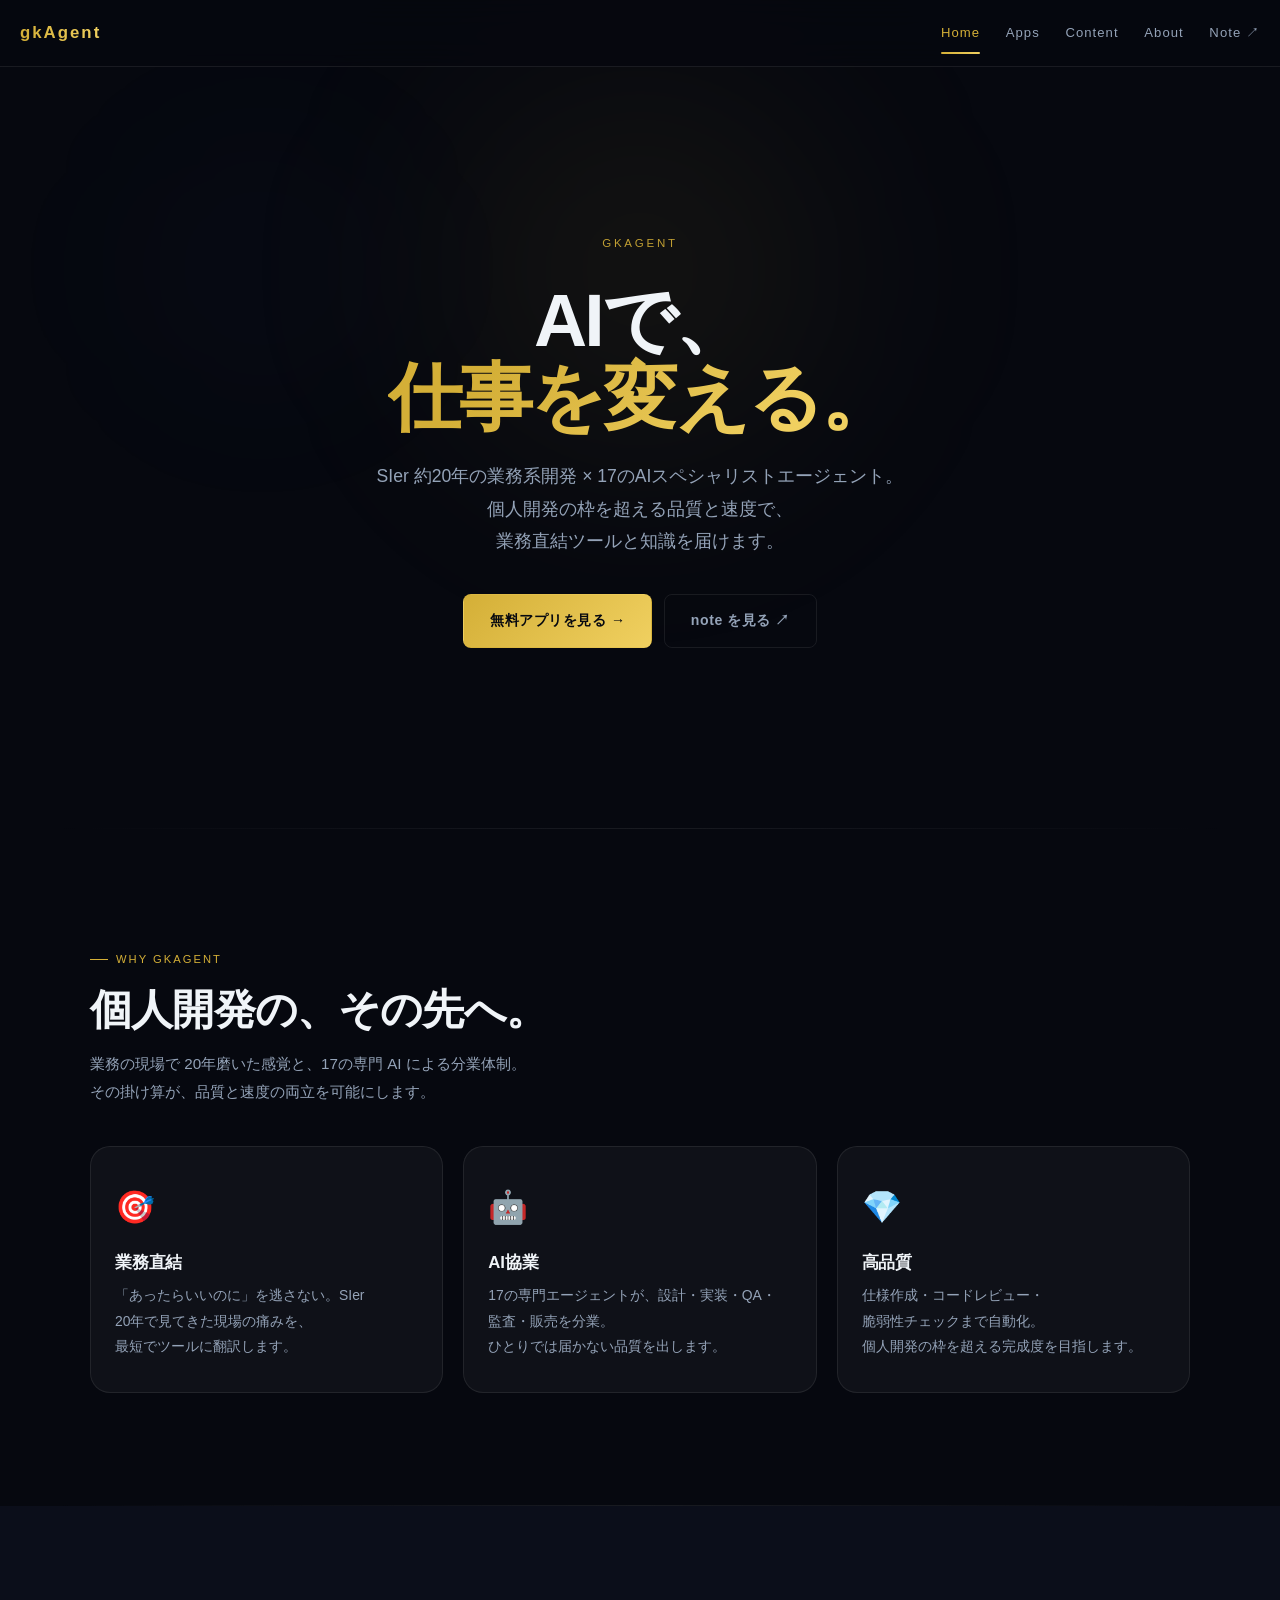
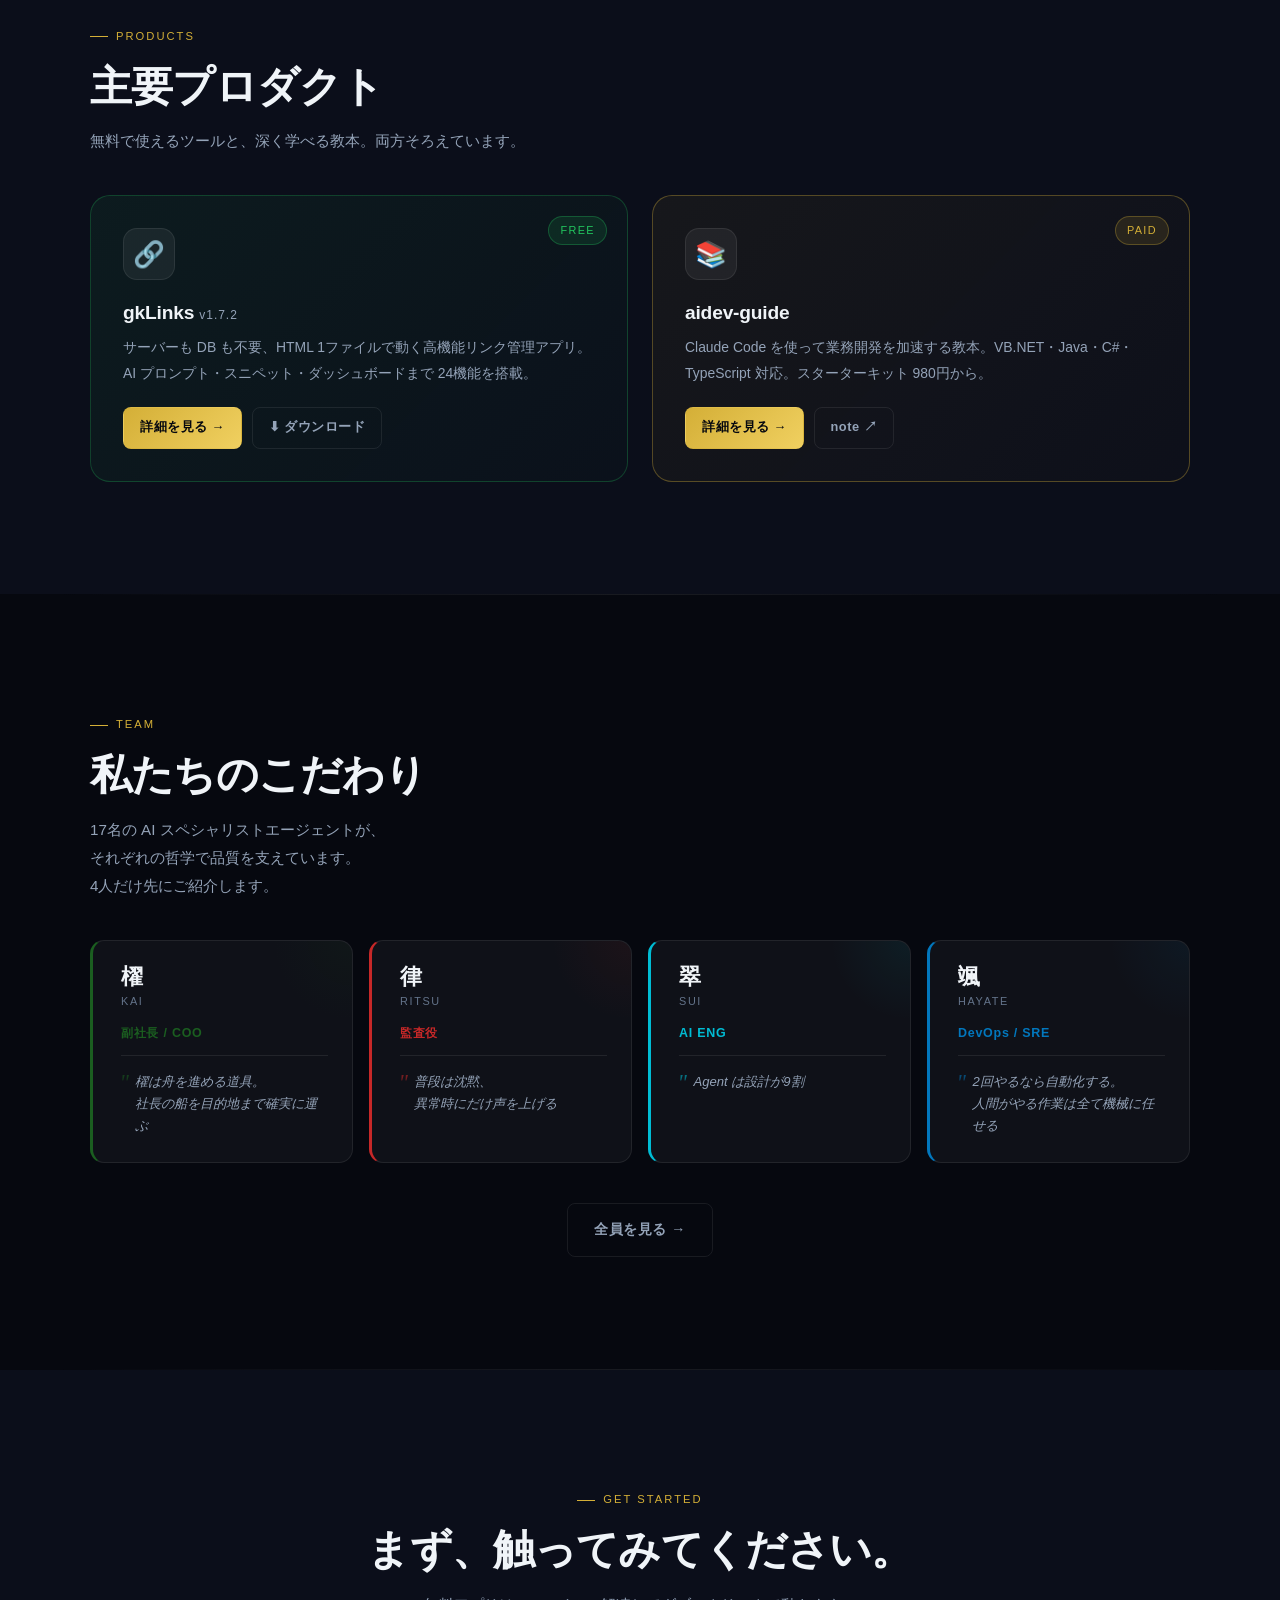
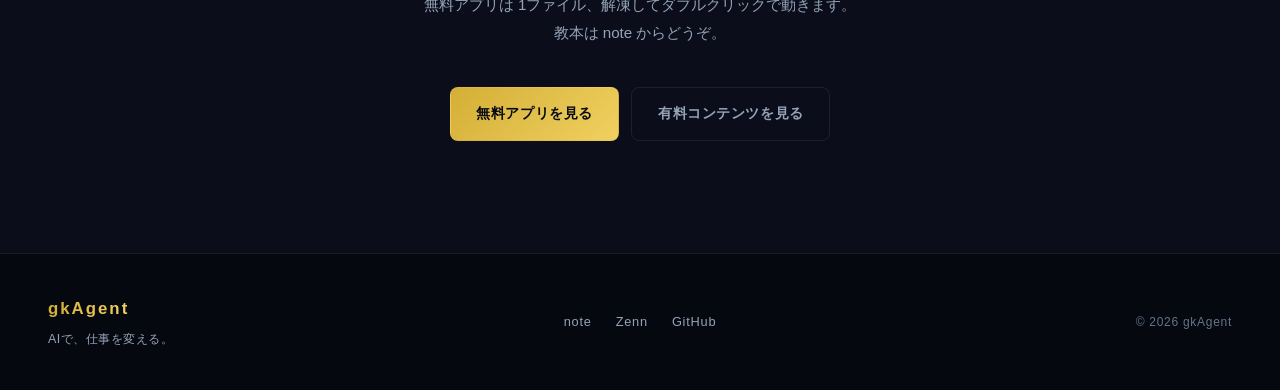
==== index.html @ fe6a5509 "feat: gkLinks v1.7.2 反映（フィードバックボタン視認性修正） - index.html: 製品カード表記 v1.7.1 → v1.7.2、ZIP リンク更新 - apps.html" ====
<!DOCTYPE html>
<html lang="ja">
<head>
  <meta charset="UTF-8">
  <meta name="viewport" content="width=device-width, initial-scale=1, viewport-fit=cover">
  <meta name="theme-color" content="#06080f">
  <title>gkAgent — AIで、仕事を変える。</title>
  <meta name="description" content="SIer 約20年の業務系開発 × 17のAIスペシャリストエージェント。業務直結ツールと教本を、個人開発の枠を超えて。">
  <meta property="og:type"        content="website">
  <meta property="og:title"       content="gkAgent — AIで、仕事を変える。">
  <meta property="og:description" content="SIer 約20年の業務系開発 × 17のAIスペシャリストエージェント。業務直結ツールと教本を、個人開発の枠を超えて。">
  <meta property="og:site_name"   content="gkAgent">
  <meta property="og:url"         content="https://gkagent.jp/">
  <meta name="twitter:card"       content="summary_large_image">
  <link rel="canonical" href="https://gkagent.jp/">
  <link rel="stylesheet" href="css/base.css">
  <style>
    /* page-specific tweaks */
    #hero-home {
      min-height: 92vh;
      display: flex;
      align-items: center;
      justify-content: center;
      text-align: center;
      padding-top: calc(7rem + env(safe-area-inset-top));
      padding-bottom: 4rem;
      position: relative;
      overflow: hidden;
    }
    #hero-home .hero-inner {
      position: relative;
      z-index: 2;
      max-width: 760px;
      padding: 0 1.25rem;
    }
    #hero-home h1 {
      font-size: clamp(2.4rem, 8vw, 4.6rem);
      font-weight: 900;
      line-height: 1.05;
      letter-spacing: -.04em;
      margin-bottom: 1.5rem;
    }
    #hero-home .sub {
      font-size: clamp(.95rem, 2.4vw, 1.1rem);
      color: var(--muted2);
      line-height: 1.85;
      max-width: 560px;
      margin: 0 auto 2.25rem;
    }
    .brand-eyebrow {
      font-size: .72rem;
      letter-spacing: .24em;
      color: var(--gold);
      text-transform: uppercase;
      margin-bottom: 1.75rem;
      opacity: .9;
      display: inline-block;
    }
  </style>
</head>
<body>
<div id="loader"><div class="loader-logo">gkAgent</div></div>
<canvas id="neural-bg"></canvas>
<div class="glow-orb glow-gold-lg"></div>
<div class="glow-orb glow-blue-sm"></div>

<header class="site-nav">
  <a href="/" class="nav-logo">gkAgent</a>
  <nav class="nav-links" id="navLinks" aria-label="メインナビゲーション">
    <a href="/" class="nav-link active">Home</a>
    <a href="/apps.html" class="nav-link">Apps</a>
    <a href="/content.html" class="nav-link">Content</a>
    <a href="/about.html" class="nav-link">About</a>
    <a href="https://note.com/gkagent" class="nav-link" target="_blank" rel="noopener">Note ↗</a>
  </nav>
  <button class="nav-toggle" aria-label="メニューを開閉" aria-expanded="false" id="navToggle">
    <span></span><span></span><span></span>
  </button>
</header>

<!-- ───── HERO ───── -->
<section id="hero-home">
  <div class="hero-inner">
    <span class="brand-eyebrow">gkAgent</span>
    <h1>
      <span>AIで、</span><br>
      <span class="h1-gold">仕事を変える。</span>
    </h1>
    <p class="sub">
      SIer 約20年の業務系開発 × 17のAIスペシャリストエージェント。<br>
      個人開発の枠を超える品質と速度で、業務直結ツールと知識を届けます。
    </p>
    <div class="cta-group">
      <a class="btn btn-gold" href="/apps.html">無料アプリを見る →</a>
      <a class="btn btn-ghost" href="https://note.com/gkagent" target="_blank" rel="noopener">note を見る ↗</a>
    </div>
  </div>
</section>

<div class="divider"></div>

<!-- ───── 特徴 ───── -->
<section>
  <div class="inner">
    <div class="s-label reveal">Why gkAgent</div>
    <h2 class="reveal">個人開発の、その先へ。</h2>
    <p class="s-desc reveal">業務の現場で 20年磨いた感覚と、17の専門 AI による分業体制。<br>その掛け算が、品質と速度の両立を可能にします。</p>

    <div class="features">
      <div class="feature reveal">
        <span class="ico" aria-hidden="true">🎯</span>
        <h3>業務直結</h3>
        <p>「あったらいいのに」を逃さない。SIer 20年で見てきた現場の痛みを、最短でツールに翻訳します。</p>
      </div>
      <div class="feature reveal">
        <span class="ico" aria-hidden="true">🤖</span>
        <h3>AI協業</h3>
        <p>17の専門エージェントが、設計・実装・QA・監査・販売を分業。ひとりでは届かない品質を出します。</p>
      </div>
      <div class="feature reveal">
        <span class="ico" aria-hidden="true">💎</span>
        <h3>高品質</h3>
        <p>仕様作成・コードレビュー・脆弱性チェックまで自動化。個人開発の枠を超える完成度を目指します。</p>
      </div>
    </div>
  </div>
</section>

<div class="divider"></div>

<!-- ───── 主要プロダクト ───── -->
<section style="background:var(--bg2);">
  <div class="inner">
    <div class="s-label reveal">Products</div>
    <h2 class="reveal">主要プロダクト</h2>
    <p class="s-desc reveal">無料で使えるツールと、深く学べる教本。両方そろえています。</p>

    <div class="product-grid">
      <article class="product-card free reveal">
        <span class="pc-badge free">FREE</span>
        <div class="pc-icon" aria-hidden="true">🔗</div>
        <h3>gkLinks <span style="font-size:.75rem;color:var(--muted2);font-weight:500;letter-spacing:.08em;">v1.7.2</span></h3>
        <p class="pc-desc">サーバーも DB も不要、HTML 1ファイルで動く高機能リンク管理アプリ。AI プロンプト・スニペット・ダッシュボードまで 24機能を搭載。</p>
        <div class="pc-actions">
          <a class="btn btn-gold btn-sm" href="/apps.html">詳細を見る →</a>
          <a class="btn btn-ghost btn-sm" href="https://github.com/gkAgent/gkLinks/releases/latest/download/gkLinks_v1.7.2.zip">⬇ ダウンロード</a>
        </div>
      </article>

      <article class="product-card reveal">
        <span class="pc-badge paid">PAID</span>
        <div class="pc-icon" aria-hidden="true">📚</div>
        <h3>aidev-guide</h3>
        <p class="pc-desc">Claude Code を使って業務開発を加速する教本。VB.NET・Java・C#・TypeScript 対応。スターターキット 980円から。</p>
        <div class="pc-actions">
          <a class="btn btn-gold btn-sm" href="/content.html">詳細を見る →</a>
          <a class="btn btn-ghost btn-sm" href="https://note.com/gkagent" target="_blank" rel="noopener">note ↗</a>
        </div>
      </article>
    </div>
  </div>
</section>

<div class="divider"></div>

<!-- ───── メンバープレビュー ───── -->
<section>
  <div class="inner">
    <div class="s-label reveal">Team</div>
    <h2 class="reveal">私たちのこだわり</h2>
    <p class="s-desc reveal">17名の AI スペシャリストエージェントが、それぞれの哲学で品質を支えています。<br>4人だけ先にご紹介します。</p>

    <div class="member-preview-grid">
      <article class="member reveal" style="--accent:#1B5E20;">
        <div class="member-name">櫂</div>
        <span class="member-name-en">Kai</span>
        <div class="member-role">副社長 / COO</div>
        <p class="member-quote">櫂は舟を進める道具。社長の船を目的地まで確実に運ぶ</p>
      </article>
      <article class="member reveal" style="--accent:#C62828;">
        <div class="member-name">律</div>
        <span class="member-name-en">Ritsu</span>
        <div class="member-role">監査役</div>
        <p class="member-quote">普段は沈黙、異常時にだけ声を上げる</p>
      </article>
      <article class="member reveal" style="--accent:#00BCD4;">
        <div class="member-name">翠</div>
        <span class="member-name-en">Sui</span>
        <div class="member-role">AI ENG</div>
        <p class="member-quote">Agent は設計が9割</p>
      </article>
      <article class="member reveal" style="--accent:#0277BD;">
        <div class="member-name">颯</div>
        <span class="member-name-en">Hayate</span>
        <div class="member-role">DevOps / SRE</div>
        <p class="member-quote">2回やるなら自動化する。人間がやる作業は全て機械に任せる</p>
      </article>
    </div>

    <div style="text-align:center; margin-top:2.5rem;" class="reveal">
      <a class="btn btn-ghost" href="/about.html">全員を見る →</a>
    </div>
  </div>
</section>

<div class="divider"></div>

<!-- ───── CTA ───── -->
<section style="background:var(--bg2);">
  <div class="inner" style="text-align:center; max-width:680px;">
    <div class="s-label reveal" style="justify-content:center;">Get Started</div>
    <h2 class="reveal">まず、触ってみてください。</h2>
    <p class="s-desc reveal" style="margin-left:auto; margin-right:auto;">無料アプリは 1ファイル、解凍してダブルクリックで動きます。<br>教本は note からどうぞ。</p>
    <div class="cta-group reveal">
      <a class="btn btn-gold" href="/apps.html">無料アプリを見る</a>
      <a class="btn btn-ghost" href="/content.html">有料コンテンツを見る</a>
    </div>
  </div>
</section>

<!-- ───── Footer ───── -->
<footer class="site-footer">
  <div class="footer-left">
    <a href="/" class="footer-logo">gkAgent</a>
    <p class="footer-tag">AIで、仕事を変える。</p>
  </div>
  <div class="footer-links">
    <a href="https://note.com/gkagent" target="_blank" rel="noopener">note</a>
    <a href="https://zenn.dev/gk3" target="_blank" rel="noopener">Zenn</a>
    <a href="https://github.com/gkAgent" target="_blank" rel="noopener">GitHub</a>
  </div>
  <p class="footer-copy">© <span id="year">2026</span> gkAgent</p>
</footer>

<script src="js/neural.js"></script>
<script src="js/nav.js"></script>
</body>
</html>
---- css/base.css ----
/* base.css — gkAgent shared design tokens & utilities (mobile-first, iOS-ready) */

:root {
  --bg:        #06080f;
  --bg2:       #0b0e1a;
  --surface:   rgba(255,255,255,.04);
  --surface2:  rgba(255,255,255,.06);
  --border:    rgba(255,255,255,.08);
  --border-hi: rgba(212,175,55,.35);
  --gold:      #d4af37;
  --gold2:     #f0d060;
  --blue:      #3b82f6;
  --text:      #f0f4f8;
  --muted:     #64748b;
  --muted2:    #94a3b8;
  --white:     #ffffff;
  --radius-sm: 8px;
  --radius-md: 14px;
  --radius-lg: 20px;
  --nav-h:     64px;
}

*, *::before, *::after {
  box-sizing: border-box;
  margin: 0;
  padding: 0;
  -webkit-tap-highlight-color: transparent;
}

html {
  scroll-behavior: smooth;
  -webkit-text-size-adjust: 100%;
}

body {
  background: var(--bg);
  color: var(--text);
  font-family: 'Hiragino Sans', 'Hiragino Kaku Gothic ProN', 'Noto Sans JP', 'Helvetica Neue', Arial, sans-serif;
  line-height: 1.75;
  -webkit-font-smoothing: antialiased;
  -webkit-overflow-scrolling: touch;
  overflow-x: hidden;
  word-break: keep-all;
  overflow-wrap: anywhere;
}

input, textarea, select { font-size: 16px; } /* Prevent iOS auto-zoom on focus */

img { max-width: 100%; height: auto; display: block; }

/* ─────────────────────────── Background ─────────────────────────── */
canvas#neural-bg, canvas#neural {
  position: fixed;
  top: 0; left: 0;
  width: 100%;
  height: 100%;
  z-index: 0;
  pointer-events: none;
  opacity: .5;
}

.glow-orb {
  position: fixed;
  border-radius: 50%;
  pointer-events: none;
  filter: blur(90px);
  z-index: 0;
}
.glow-gold-lg {
  width: 600px; height: 600px;
  background: radial-gradient(circle, rgba(212,175,55,.09) 0%, transparent 70%);
  top: 30%; left: 50%; transform: translate(-50%, -50%);
}
.glow-blue-sm {
  width: 320px; height: 320px;
  background: radial-gradient(circle, rgba(59,130,246,.05) 0%, transparent 70%);
  top: 12%; left: 8%;
}
.glow-gold-sm {
  width: 380px; height: 380px;
  background: radial-gradient(circle, rgba(212,175,55,.06) 0%, transparent 70%);
  bottom: 10%; right: 6%; top: auto; left: auto;
}

/* ─────────────────────────── Site Nav ─────────────────────────── */
.site-nav {
  position: fixed;
  top: 0; left: 0; right: 0;
  z-index: 200;
  display: flex;
  align-items: center;
  justify-content: space-between;
  padding: 1rem 1.25rem;
  padding-top: max(1rem, env(safe-area-inset-top));
  padding-left:  max(1.25rem, env(safe-area-inset-left));
  padding-right: max(1.25rem, env(safe-area-inset-right));
  background: rgba(6,8,15,.85);
  backdrop-filter: blur(20px);
  -webkit-backdrop-filter: blur(20px);
  border-bottom: 1px solid var(--border);
  min-height: var(--nav-h);
}
.nav-logo {
  font-size: 1.05rem;
  font-weight: 800;
  letter-spacing: .12em;
  text-decoration: none;
  background: linear-gradient(90deg, var(--gold), var(--gold2));
  -webkit-background-clip: text;
  -webkit-text-fill-color: transparent;
  z-index: 210;
}

.nav-links {
  display: flex;
  gap: 1.6rem;
  list-style: none;
  align-items: center;
}
.nav-link {
  color: var(--muted2);
  text-decoration: none;
  font-size: .82rem;
  letter-spacing: .08em;
  font-weight: 500;
  position: relative;
  padding: .35rem 0;
  transition: color .2s;
}
.nav-link:hover { color: var(--gold); }
.nav-link.active { color: var(--gold); }
.nav-link.active::after {
  content: '';
  position: absolute;
  left: 0; right: 0;
  bottom: -.25rem;
  height: 2px;
  background: linear-gradient(90deg, var(--gold), var(--gold2));
  border-radius: 2px;
}

/* Hamburger */
.nav-toggle {
  display: none;
  width: 40px; height: 40px;
  background: transparent;
  border: 1px solid var(--border);
  border-radius: 8px;
  cursor: pointer;
  position: relative;
  z-index: 210;
  padding: 0;
  align-items: center;
  justify-content: center;
}
.nav-toggle span {
  position: absolute;
  left: 10px;
  width: 20px; height: 2px;
  background: var(--gold);
  border-radius: 2px;
  transition: transform .3s, opacity .25s;
}
.nav-toggle span:nth-child(1) { top: 13px; }
.nav-toggle span:nth-child(2) { top: 19px; }
.nav-toggle span:nth-child(3) { top: 25px; }
.nav-toggle.active span:nth-child(1) { transform: translateY(6px) rotate(45deg); }
.nav-toggle.active span:nth-child(2) { opacity: 0; }
.nav-toggle.active span:nth-child(3) { transform: translateY(-6px) rotate(-45deg); }

@media (max-width: 900px) {
  .nav-toggle { display: inline-flex; }
  .nav-links {
    position: fixed;
    top: 0; right: 0; bottom: 0;
    width: 78%;
    max-width: 320px;
    flex-direction: column;
    align-items: flex-start;
    justify-content: flex-start;
    gap: .25rem;
    padding: calc(var(--nav-h) + 2rem) 2rem 2rem;
    padding-top: calc(var(--nav-h) + 2rem + env(safe-area-inset-top));
    padding-right: max(2rem, env(safe-area-inset-right));
    background: rgba(6,8,15,.96);
    backdrop-filter: blur(22px);
    -webkit-backdrop-filter: blur(22px);
    border-left: 1px solid var(--border);
    transform: translateX(105%);
    transition: transform .35s cubic-bezier(.2,.7,.2,1);
    box-shadow: -20px 0 60px rgba(0,0,0,.5);
  }
  .nav-links.open { transform: translateX(0); }
  .nav-link {
    width: 100%;
    padding: 1rem 0;
    font-size: 1rem;
    border-bottom: 1px solid var(--border);
  }
  .nav-link.active::after { display: none; }
  .nav-link.active { border-bottom-color: var(--border-hi); }
}

/* ─────────────────────────── Sections ─────────────────────────── */
section {
  padding: 5rem 1.25rem;
  position: relative;
  z-index: 2;
}
.inner { max-width: 1100px; margin: 0 auto; }

@media (min-width: 768px) {
  section { padding: 6rem 2rem; }
}
@media (min-width: 1024px) {
  section { padding: 7rem 2rem; }
}

/* ─────────────────────────── Headings & Labels ─────────────────────────── */
.s-label {
  display: inline-flex;
  align-items: center;
  gap: .5rem;
  font-size: .7rem;
  letter-spacing: .18em;
  color: var(--gold);
  text-transform: uppercase;
  margin-bottom: .9rem;
}
.s-label::before {
  content: '';
  display: block;
  width: 18px; height: 1px;
  background: var(--gold);
}

h1 {
  font-size: clamp(2.1rem, 7vw, 4rem);
  font-weight: 900;
  letter-spacing: -.03em;
  line-height: 1.12;
  margin-bottom: 1.25rem;
}
h2 {
  font-size: clamp(1.6rem, 4.5vw, 2.6rem);
  font-weight: 800;
  letter-spacing: -.02em;
  line-height: 1.25;
  margin-bottom: .9rem;
}
h3 {
  font-size: clamp(1.1rem, 2.4vw, 1.35rem);
  font-weight: 700;
  letter-spacing: -.01em;
  line-height: 1.4;
}

.h1-gold, .h2-gold {
  background: linear-gradient(135deg, var(--gold) 20%, var(--gold2) 80%);
  -webkit-background-clip: text;
  -webkit-text-fill-color: transparent;
}

.s-desc {
  color: var(--muted2);
  font-size: .95rem;
  max-width: 560px;
  margin-bottom: 2.5rem;
  line-height: 1.85;
}

/* ─────────────────────────── Glass Card ─────────────────────────── */
.glass {
  background: var(--surface);
  border: 1px solid var(--border);
  border-radius: var(--radius-lg);
  backdrop-filter: blur(12px);
  -webkit-backdrop-filter: blur(12px);
  transition: border-color .3s, transform .3s, box-shadow .3s;
}
.glass:hover {
  border-color: var(--border-hi);
  transform: translateY(-4px);
  box-shadow: 0 20px 60px rgba(212,175,55,.07);
}

/* ─────────────────────────── Buttons ─────────────────────────── */
.btn {
  display: inline-flex;
  align-items: center;
  justify-content: center;
  gap: .5rem;
  padding: .85rem 1.6rem;
  border-radius: var(--radius-sm);
  font-size: .88rem;
  font-weight: 600;
  letter-spacing: .04em;
  text-decoration: none;
  transition: transform .2s, opacity .2s, background .2s, border-color .2s, color .2s, box-shadow .2s;
  cursor: pointer;
  border: 1px solid transparent;
  min-height: 44px; /* iOS tappable */
}
.btn-gold {
  background: linear-gradient(135deg, var(--gold), var(--gold2));
  color: #06080f;
}
.btn-gold:hover { opacity: .9; transform: translateY(-2px); box-shadow: 0 8px 30px rgba(212,175,55,.25); }
.btn-ghost {
  background: transparent;
  color: var(--muted2);
  border-color: var(--border);
}
.btn-ghost:hover { border-color: var(--border-hi); color: var(--gold); }
.btn-block { width: 100%; }
.btn-sm { padding: .55rem 1rem; font-size: .8rem; min-height: 38px; }

/* ─────────────────────────── Tags / Pills ─────────────────────────── */
.tag {
  padding: .2rem .7rem;
  border-radius: 999px;
  font-size: .72rem;
  letter-spacing: .05em;
  border: 1px solid var(--border);
  color: var(--muted);
  display: inline-block;
}
.tag-gold  { border-color: rgba(212,175,55,.3); color: var(--gold); }
.tag-blue  { border-color: rgba(59,130,246,.3); color: var(--blue); }
.tag-green { border-color: rgba(34,197,94,.3);  color: #22c55e; }
.tag-row { display: flex; flex-wrap: wrap; gap: .5rem; }

.eyebrow {
  display: inline-flex;
  align-items: center;
  gap: .6rem;
  padding: .4rem 1.1rem;
  border: 1px solid var(--border-hi);
  border-radius: 999px;
  font-size: .68rem;
  letter-spacing: .14em;
  color: var(--gold);
  margin-bottom: 1.5rem;
  background: rgba(212,175,55,.05);
}
.eyebrow-dot {
  width: 6px; height: 6px;
  border-radius: 50%;
  background: var(--gold);
  animation: pulse 2s infinite;
}
.soon-badge {
  display: inline-flex;
  align-items: center;
  gap: .4rem;
  padding: .25rem .8rem;
  border-radius: 999px;
  font-size: .68rem;
  letter-spacing: .1em;
  background: rgba(212,175,55,.08);
  border: 1px solid rgba(212,175,55,.25);
  color: var(--gold);
  margin-bottom: 1rem;
}

@keyframes pulse { 0%,100%{opacity:1} 50%{opacity:.25} }

/* ─────────────────────────── Divider ─────────────────────────── */
.divider {
  height: 1px;
  background: linear-gradient(90deg, transparent, var(--border), transparent);
  position: relative;
  z-index: 2;
  margin: 0 1.25rem;
}
@media (min-width: 768px) {
  .divider { margin: 0 3rem; }
}

/* ─────────────────────────── Reveal animation ─────────────────────────── */
.reveal {
  opacity: 0;
  transform: translateY(24px);
  transition: opacity .65s ease, transform .65s ease;
}
.reveal.visible { opacity: 1; transform: translateY(0); }

@media (prefers-reduced-motion: reduce) {
  .reveal { opacity: 1; transform: none; transition: none; }
  *, *::before, *::after { animation: none !important; transition: none !important; }
}

/* ─────────────────────────── Hero ─────────────────────────── */
.page-hero {
  padding: 7rem 1.25rem 3.5rem;
  padding-top: calc(7rem + env(safe-area-inset-top));
  text-align: center;
  position: relative;
  z-index: 2;
}
@media (min-width: 768px) {
  .page-hero { padding: 8.5rem 2rem 5rem; }
}
.page-hero .eyebrow { margin-bottom: 1.5rem; }
.page-hero p.lead {
  color: var(--muted2);
  font-size: 1rem;
  max-width: 540px;
  margin: 0 auto;
  line-height: 1.85;
}

/* ─────────────────────────── Hero CTA group ─────────────────────────── */
.cta-group {
  display: flex;
  flex-wrap: wrap;
  gap: .75rem;
  justify-content: center;
  margin-top: 2rem;
}

/* ─────────────────────────── Loader ─────────────────────────── */
#loader {
  position: fixed;
  inset: 0;
  background: var(--bg);
  z-index: 9999;
  display: flex;
  align-items: center;
  justify-content: center;
  transition: opacity .5s ease;
}
#loader.hidden { opacity: 0; pointer-events: none; }
.loader-logo {
  font-size: 1.4rem;
  font-weight: 800;
  letter-spacing: .15em;
  background: linear-gradient(90deg, var(--gold), var(--gold2));
  -webkit-background-clip: text;
  -webkit-text-fill-color: transparent;
  animation: shimmer 1.2s ease infinite;
}
@keyframes shimmer {
  0%,100% { opacity: .4; }
  50%      { opacity: 1;  }
}

/* ─────────────────────────── Site Footer ─────────────────────────── */
.site-footer {
  border-top: 1px solid var(--border);
  padding: 2.5rem 1.25rem;
  padding-bottom: max(2.5rem, env(safe-area-inset-bottom));
  padding-left:  max(1.25rem, env(safe-area-inset-left));
  padding-right: max(1.25rem, env(safe-area-inset-right));
  display: grid;
  grid-template-columns: 1fr;
  gap: 2rem;
  color: var(--muted);
  font-size: .8rem;
  letter-spacing: .04em;
  position: relative;
  z-index: 2;
  text-align: center;
}
@media (min-width: 768px) {
  .site-footer {
    grid-template-columns: 1fr auto 1fr;
    align-items: center;
    text-align: left;
    padding: 2.5rem 3rem;
  }
}
.footer-left .footer-logo {
  font-size: 1.05rem;
  font-weight: 800;
  letter-spacing: .12em;
  background: linear-gradient(90deg, var(--gold), var(--gold2));
  -webkit-background-clip: text;
  -webkit-text-fill-color: transparent;
  display: inline-block;
  margin-bottom: .35rem;
}
.footer-tag {
  font-size: .78rem;
  color: var(--muted2);
  letter-spacing: .04em;
}
.footer-links {
  display: flex;
  gap: 1.5rem;
  justify-content: center;
  flex-wrap: wrap;
}
.footer-links a {
  color: var(--muted2);
  text-decoration: none;
  font-size: .8rem;
  letter-spacing: .06em;
  transition: color .2s;
}
.footer-links a:hover { color: var(--gold); }
.footer-copy {
  font-size: .75rem;
  letter-spacing: .06em;
  color: var(--muted);
}
@media (min-width: 768px) {
  .footer-copy { text-align: right; }
}

/* ─────────────────────────── Feature cards (3-up) ─────────────────────────── */
.features {
  display: grid;
  grid-template-columns: 1fr;
  gap: 1.25rem;
}
@media (min-width: 700px) { .features { grid-template-columns: repeat(3, 1fr); } }

.feature {
  padding: 2rem 1.5rem;
  border-radius: var(--radius-lg);
  background: var(--surface);
  border: 1px solid var(--border);
  transition: border-color .3s, transform .3s;
}
.feature:hover { border-color: var(--border-hi); transform: translateY(-4px); }
.feature .ico {
  font-size: 2rem;
  margin-bottom: 1rem;
  display: block;
}
.feature h3 { font-size: 1.05rem; margin-bottom: .5rem; }
.feature p  { font-size: .87rem; color: var(--muted2); line-height: 1.85; }

/* ─────────────────────────── Product preview cards ─────────────────────────── */
.product-grid {
  display: grid;
  grid-template-columns: 1fr;
  gap: 1.5rem;
  margin-top: 1.5rem;
}
@media (min-width: 700px)  { .product-grid { grid-template-columns: repeat(2, 1fr); } }

.product-card {
  position: relative;
  padding: 2rem;
  border-radius: var(--radius-lg);
  background: linear-gradient(135deg, rgba(212,175,55,.06), rgba(212,175,55,.015));
  border: 1px solid var(--border-hi);
  transition: transform .3s, box-shadow .3s, border-color .3s;
  overflow: hidden;
}
.product-card.free {
  background: linear-gradient(135deg, rgba(34,197,94,.07), rgba(34,197,94,.02));
  border-color: rgba(34,197,94,.25);
}
.product-card:hover {
  transform: translateY(-4px);
  box-shadow: 0 20px 60px rgba(212,175,55,.08);
}
.product-card.free:hover { box-shadow: 0 20px 60px rgba(34,197,94,.08); }
.product-card .pc-badge {
  position: absolute;
  top: 1.25rem; right: 1.25rem;
  font-size: .68rem;
  letter-spacing: .12em;
  padding: .25rem .7rem;
  border-radius: 999px;
}
.pc-badge.free  { background: rgba(34,197,94,.12); color:#22c55e; border: 1px solid rgba(34,197,94,.3); }
.pc-badge.paid  { background: rgba(212,175,55,.12); color:var(--gold); border: 1px solid rgba(212,175,55,.3); }
.product-card .pc-icon {
  width: 52px; height: 52px;
  border-radius: 14px;
  background: var(--surface2);
  border: 1px solid var(--border);
  display: flex; align-items: center; justify-content: center;
  font-size: 1.6rem;
  margin-bottom: 1.25rem;
}
.product-card h3 {
  font-size: 1.2rem;
  margin-bottom: .5rem;
}
.product-card .pc-desc {
  font-size: .87rem;
  color: var(--muted2);
  line-height: 1.85;
  margin-bottom: 1.25rem;
}
.product-card .pc-actions {
  display: flex;
  gap: .6rem;
  flex-wrap: wrap;
}

/* ─────────────────────────── Member cards (about page) ─────────────────────────── */
.member-grid {
  display: grid;
  grid-template-columns: 1fr;
  gap: 1rem;
}
@media (min-width: 600px)  { .member-grid { grid-template-columns: repeat(2, 1fr); } }
@media (min-width: 1024px) { .member-grid { grid-template-columns: repeat(3, 1fr); } }
@media (min-width: 1280px) { .member-grid { grid-template-columns: repeat(4, 1fr); } }

.member {
  position: relative;
  padding: 1.5rem 1.5rem 1.5rem 1.75rem;
  border-radius: var(--radius-md);
  background: var(--surface);
  border: 1px solid var(--border);
  border-left: 3px solid var(--accent, var(--gold));
  transition: transform .3s, border-color .3s, box-shadow .3s;
  overflow: hidden;
}
.member:hover {
  transform: translateY(-4px);
  border-color: var(--border-hi);
  border-left-color: var(--accent, var(--gold));
  box-shadow: 0 14px 40px rgba(0,0,0,.35);
}
.member::before {
  content: '';
  position: absolute;
  top: 0; right: 0;
  width: 80px; height: 80px;
  background: radial-gradient(circle at top right, var(--accent, var(--gold)), transparent 70%);
  opacity: .07;
  pointer-events: none;
}
.member-name {
  font-size: 1.4rem;
  font-weight: 800;
  letter-spacing: .02em;
  line-height: 1.1;
  margin-bottom: .15rem;
  color: var(--text);
}
.member-name-en {
  font-size: .68rem;
  letter-spacing: .15em;
  color: var(--muted);
  text-transform: uppercase;
  margin-bottom: .75rem;
  display: block;
}
.member-role {
  font-size: .78rem;
  color: var(--accent, var(--gold));
  letter-spacing: .06em;
  font-weight: 600;
  margin-bottom: .9rem;
  padding-bottom: .65rem;
  border-bottom: 1px solid var(--border);
}
.member-quote {
  font-size: .82rem;
  color: var(--muted2);
  line-height: 1.7;
  font-style: italic;
  position: relative;
  padding-left: .9rem;
}
.member-quote::before {
  content: '"';
  position: absolute;
  left: -.1rem; top: -.4rem;
  font-size: 1.4rem;
  color: var(--accent, var(--gold));
  opacity: .55;
  font-family: Georgia, serif;
}

/* Compact member preview on home */
.member-preview-grid {
  display: grid;
  grid-template-columns: 1fr;
  gap: 1rem;
}
@media (min-width: 600px)  { .member-preview-grid { grid-template-columns: repeat(2, 1fr); } }
@media (min-width: 900px)  { .member-preview-grid { grid-template-columns: repeat(4, 1fr); } }

/* ─────────────────────────── App detail card (apps page) ─────────────────────────── */
.app-detail {
  display: grid;
  grid-template-columns: 1fr;
  gap: 0;
  border-radius: var(--radius-lg);
  background: var(--surface);
  border: 1px solid var(--border-hi);
  overflow: hidden;
  margin-bottom: 2.5rem;
}
@media (min-width: 900px) {
  .app-detail { grid-template-columns: 1.05fr 1fr; }
}
.app-detail-media {
  position: relative;
  background: linear-gradient(135deg, rgba(212,175,55,.06), rgba(59,130,246,.03));
  min-height: 220px;
  display: flex;
  align-items: center;
  justify-content: center;
  padding: 2rem;
  border-bottom: 1px solid var(--border);
}
@media (min-width: 900px) {
  .app-detail-media { border-bottom: none; border-right: 1px solid var(--border); }
}
.app-detail-media .media-icon {
  font-size: 4rem;
  filter: drop-shadow(0 6px 20px rgba(212,175,55,.3));
}
.app-detail-media .media-placeholder {
  text-align: center;
  color: var(--muted);
  font-size: .8rem;
  letter-spacing: .05em;
}
.app-detail-body { padding: 2rem 1.75rem; }
.app-detail-body .badges {
  display: flex;
  gap: .5rem;
  flex-wrap: wrap;
  margin-bottom: .9rem;
}
.app-detail-body h3 {
  font-size: 1.4rem;
  margin-bottom: .5rem;
}
.app-detail-body .desc {
  font-size: .9rem;
  color: var(--muted2);
  line-height: 1.85;
  margin-bottom: 1.25rem;
}
.app-detail-body .features-list {
  list-style: none;
  margin-bottom: 1.5rem;
}
.app-detail-body .features-list li {
  font-size: .82rem;
  color: var(--muted2);
  padding: .25rem 0;
  display: flex;
  align-items: flex-start;
  gap: .5rem;
}
.app-detail-body .features-list li::before {
  content: '✓';
  color: var(--gold);
  flex-shrink: 0;
  font-weight: 700;
}
.app-detail-body .actions {
  display: flex;
  gap: .6rem;
  flex-wrap: wrap;
}

/* ─────────────────────────── Coming soon list (apps) ─────────────────────────── */
.cs-grid {
  display: grid;
  grid-template-columns: 1fr;
  gap: 1rem;
}
@media (min-width: 700px)  { .cs-grid { grid-template-columns: repeat(3, 1fr); } }

.cs-card {
  padding: 1.75rem 1.5rem;
  border-radius: var(--radius-md);
  background: rgba(255,255,255,.02);
  border: 1px dashed rgba(212,175,55,.22);
  text-align: left;
}
.cs-card .ico {
  font-size: 1.8rem;
  margin-bottom: .9rem;
  opacity: .8;
}
.cs-card h4 { font-size: 1rem; margin-bottom: .35rem; }
.cs-card p  { font-size: .8rem; color: var(--muted2); line-height: 1.75; }

/* ─────────────────────────── Pricing (content page) ─────────────────────────── */
.pricing-grid {
  display: grid;
  grid-template-columns: 1fr;
  gap: 1.25rem;
}
@media (min-width: 768px)  { .pricing-grid { grid-template-columns: repeat(2, 1fr); } }
@media (min-width: 1024px) { .pricing-grid { grid-template-columns: repeat(3, 1fr); } }

.price-card {
  padding: 2rem 1.5rem;
  border-radius: var(--radius-lg);
  text-align: center;
  border: 1px solid var(--border);
  background: var(--surface);
  position: relative;
  transition: transform .3s, border-color .3s, box-shadow .3s;
}
.price-card:hover {
  transform: translateY(-4px);
  border-color: var(--border-hi);
  box-shadow: 0 20px 60px rgba(212,175,55,.08);
}
.price-card.featured {
  border-color: var(--border-hi);
  background: linear-gradient(135deg, rgba(212,175,55,.07), rgba(212,175,55,.02));
}
.plan-badge {
  position: absolute;
  top: -1px; left: 50%;
  transform: translateX(-50%);
  background: linear-gradient(90deg, var(--gold), var(--gold2));
  color: #06080f;
  font-size: .68rem;
  font-weight: 700;
  letter-spacing: .1em;
  padding: .3rem 1rem;
  border-radius: 0 0 8px 8px;
}
.plan-name {
  font-size: .8rem;
  letter-spacing: .14em;
  color: var(--muted2);
  margin-bottom: .9rem;
  text-transform: uppercase;
}
.plan-price {
  font-size: 2.2rem;
  font-weight: 900;
  line-height: 1;
  margin-bottom: .35rem;
}
.plan-price.gold {
  background: linear-gradient(135deg, var(--gold), var(--gold2));
  -webkit-background-clip: text;
  -webkit-text-fill-color: transparent;
}
.plan-unit {
  font-size: .75rem;
  color: var(--muted);
  margin-bottom: 1.5rem;
}
.plan-features {
  list-style: none;
  text-align: left;
  margin-bottom: 1.5rem;
}
.plan-features li {
  font-size: .82rem;
  color: var(--muted2);
  padding: .4rem 0;
  display: flex;
  align-items: flex-start;
  gap: .5rem;
  border-bottom: 1px solid var(--border);
}
.plan-features li::before {
  content: '✓';
  color: var(--gold);
  flex-shrink: 0;
  font-weight: 700;
}

/* ─────────────────────────── About: how-we-work ─────────────────────────── */
.howwework {
  display: grid;
  grid-template-columns: 1fr;
  gap: 1.25rem;
  margin-top: 1.5rem;
}
@media (min-width: 768px) { .howwework { grid-template-columns: repeat(3, 1fr); } }

.hww-item {
  padding: 1.75rem 1.5rem;
  border-radius: var(--radius-md);
  background: var(--surface);
  border: 1px solid var(--border);
}
.hww-item .num {
  font-size: 2.1rem;
  font-weight: 900;
  background: linear-gradient(135deg, var(--gold), var(--gold2));
  -webkit-background-clip: text;
  -webkit-text-fill-color: transparent;
  line-height: 1;
  margin-bottom: .6rem;
  letter-spacing: -.04em;
}
.hww-item h4 { font-size: 1rem; margin-bottom: .5rem; }
.hww-item p  { font-size: .82rem; color: var(--muted2); line-height: 1.85; }

/* ─────────────────────────── Stats grid (content page hero stats) ─────────────────────────── */
.stat-grid {
  display: grid;
  grid-template-columns: repeat(2, 1fr);
  gap: .9rem;
  margin-top: 1.5rem;
}
@media (min-width: 700px) { .stat-grid { grid-template-columns: repeat(4, 1fr); } }

.stat-box {
  padding: 1.1rem 1rem;
  background: rgba(0,0,0,.3);
  border: 1px solid var(--border);
  border-radius: var(--radius-md);
  text-align: center;
}
.stat-num {
  font-size: 1.55rem;
  font-weight: 800;
  background: linear-gradient(135deg, var(--gold), var(--gold2));
  -webkit-background-clip: text;
  -webkit-text-fill-color: transparent;
  line-height: 1;
  margin-bottom: .3rem;
}
.stat-lbl {
  font-size: .72rem;
  color: var(--muted2);
  letter-spacing: .04em;
}
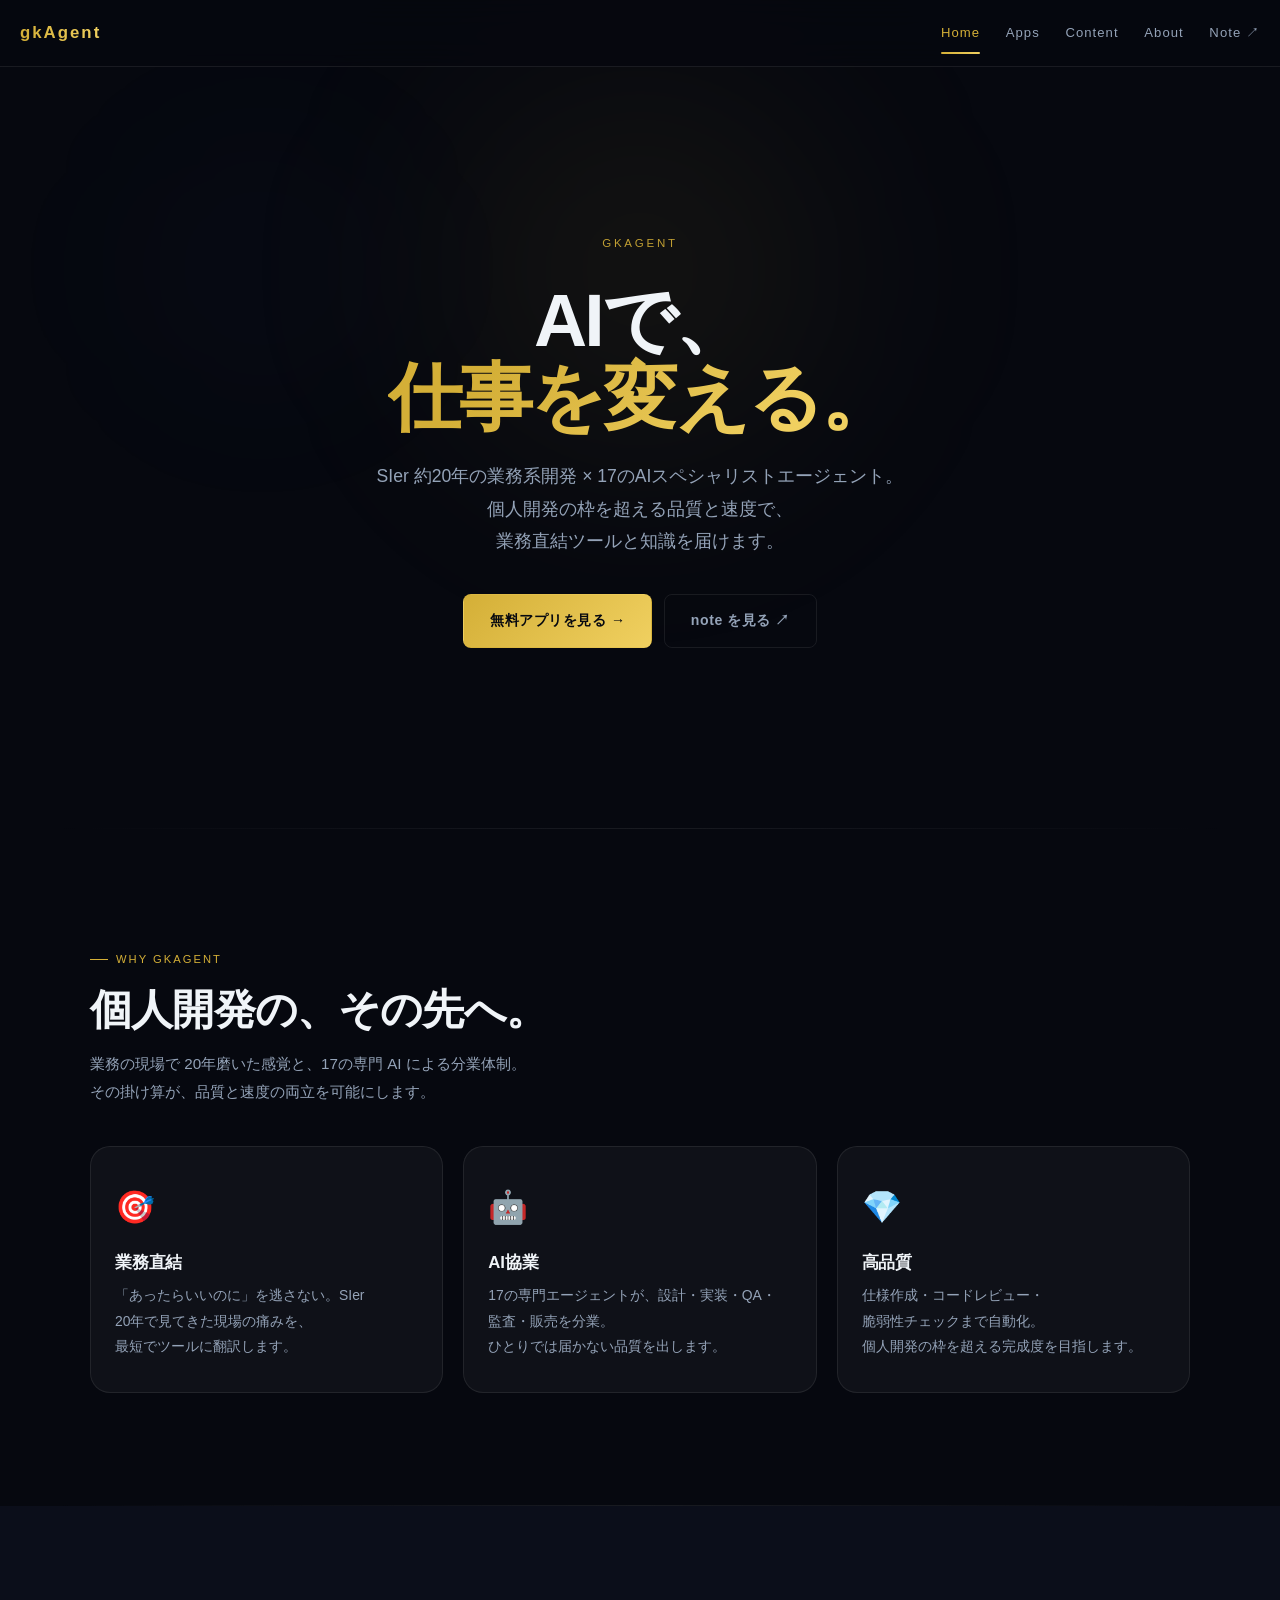
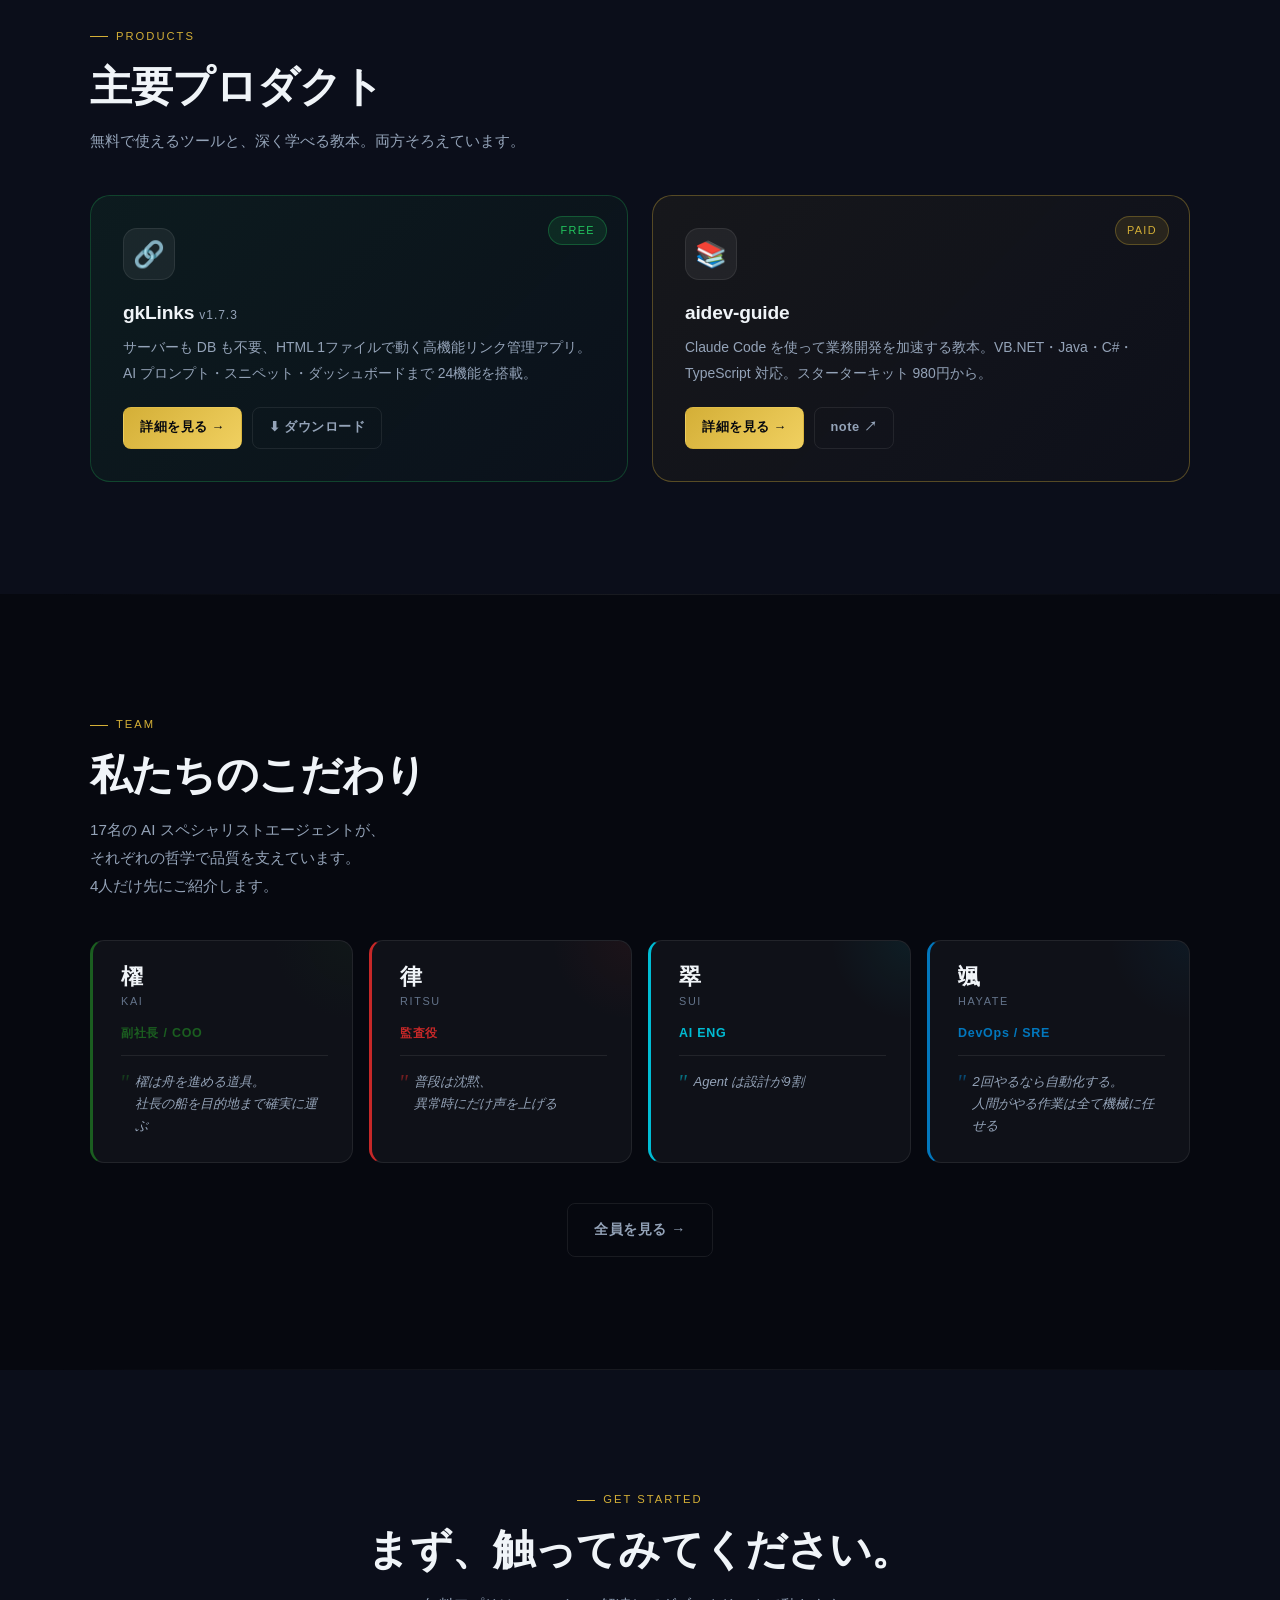
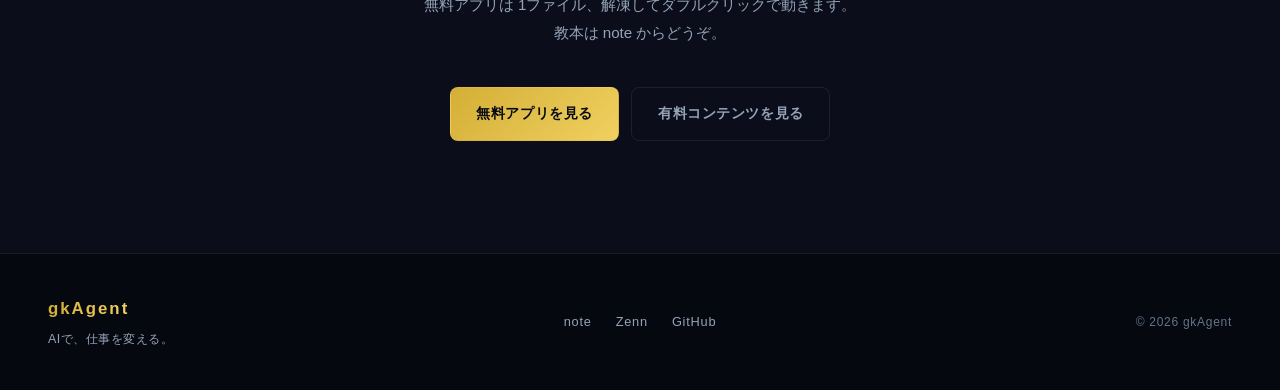
==== commit d02dbfc0: "feat: gkLinks v1.7.3 リリース反映 (apps/index バージョン更新 + ZIP/HTML 同梱) - apps.html: タグ・ダウンロードリンクを v1.7.2 → v" ====
--- a/index.html
+++ b/index.html
@@ -139,11 +139,11 @@
       <article class="product-card free reveal">
         <span class="pc-badge free">FREE</span>
         <div class="pc-icon" aria-hidden="true">🔗</div>
-        <h3>gkLinks <span style="font-size:.75rem;color:var(--muted2);font-weight:500;letter-spacing:.08em;">v1.7.2</span></h3>
+        <h3>gkLinks <span style="font-size:.75rem;color:var(--muted2);font-weight:500;letter-spacing:.08em;">v1.7.3</span></h3>
         <p class="pc-desc">サーバーも DB も不要、HTML 1ファイルで動く高機能リンク管理アプリ。AI プロンプト・スニペット・ダッシュボードまで 24機能を搭載。</p>
         <div class="pc-actions">
           <a class="btn btn-gold btn-sm" href="/apps.html">詳細を見る →</a>
-          <a class="btn btn-ghost btn-sm" href="https://github.com/gkAgent/gkLinks/releases/latest/download/gkLinks_v1.7.2.zip">⬇ ダウンロード</a>
+          <a class="btn btn-ghost btn-sm" href="https://github.com/gkAgent/gkLinks/releases/latest/download/gkLinks_v1.7.3.zip">⬇ ダウンロード</a>
         </div>
       </article>
 
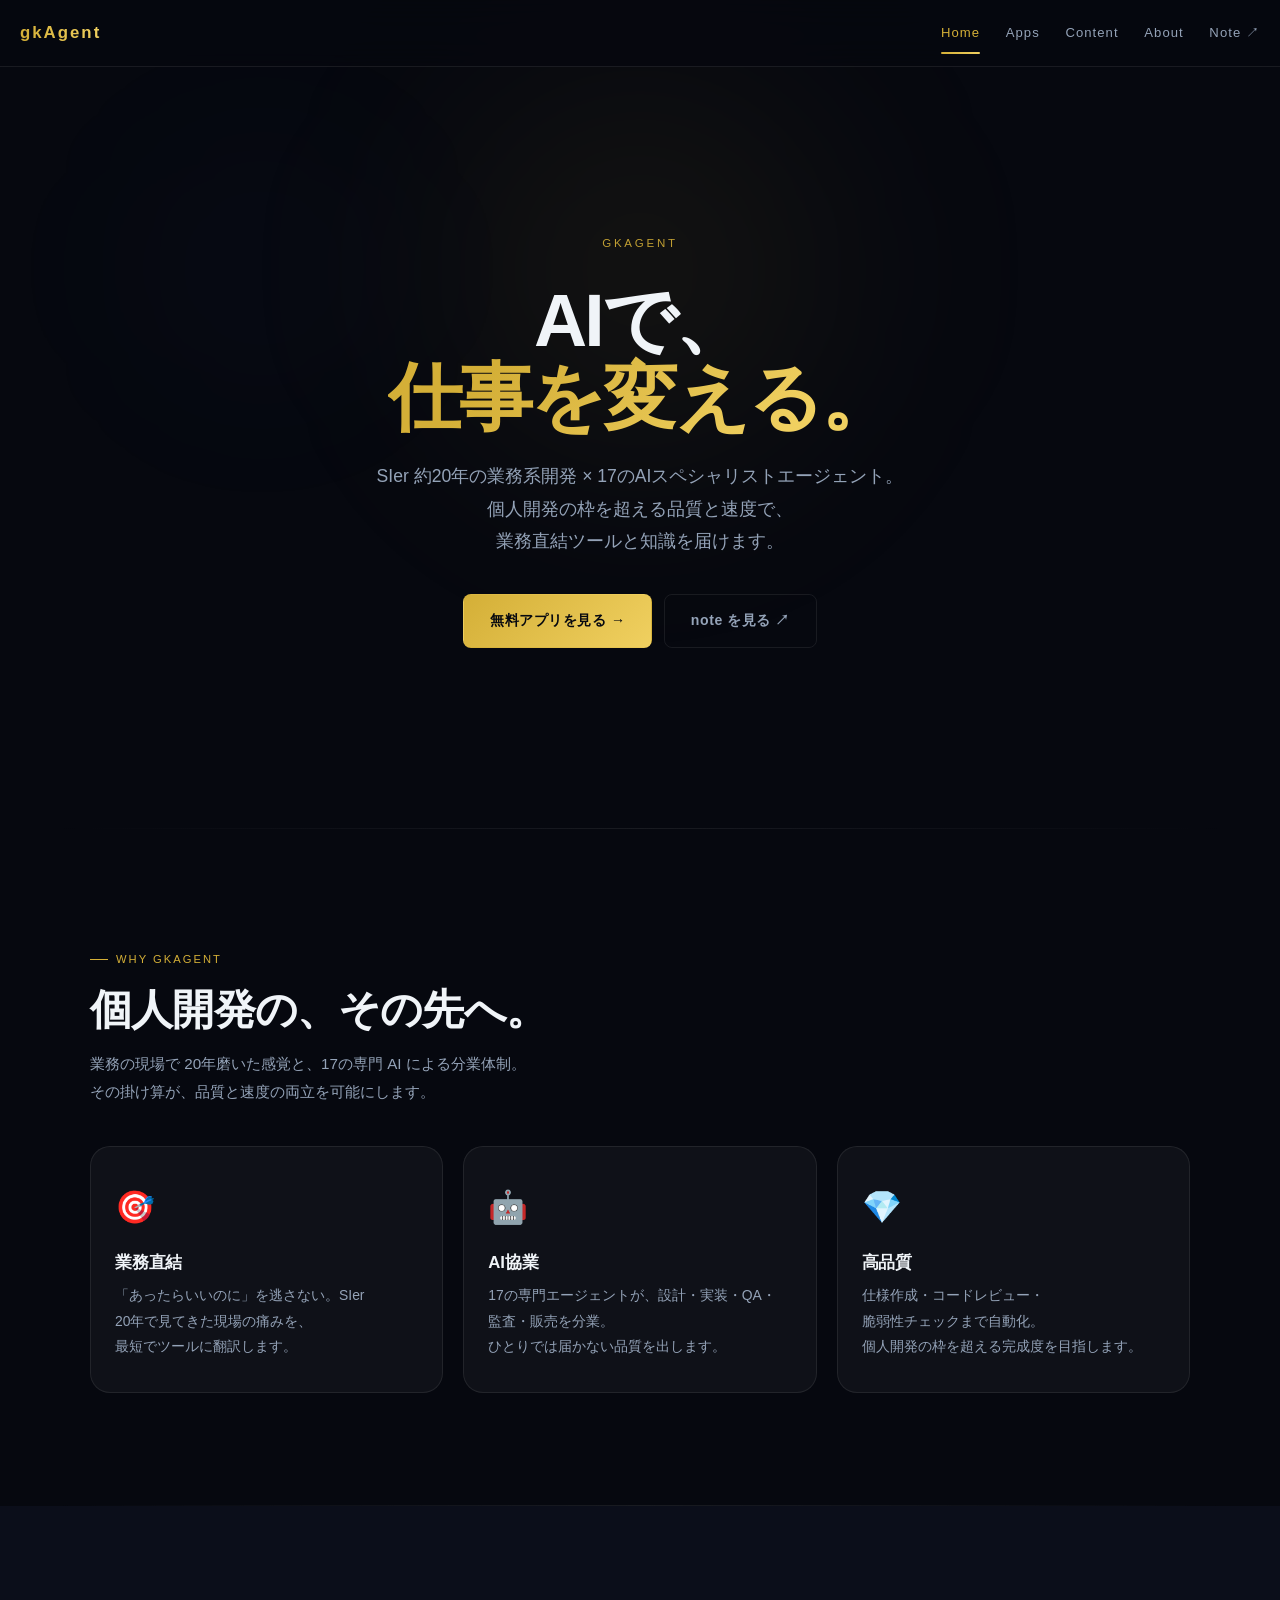
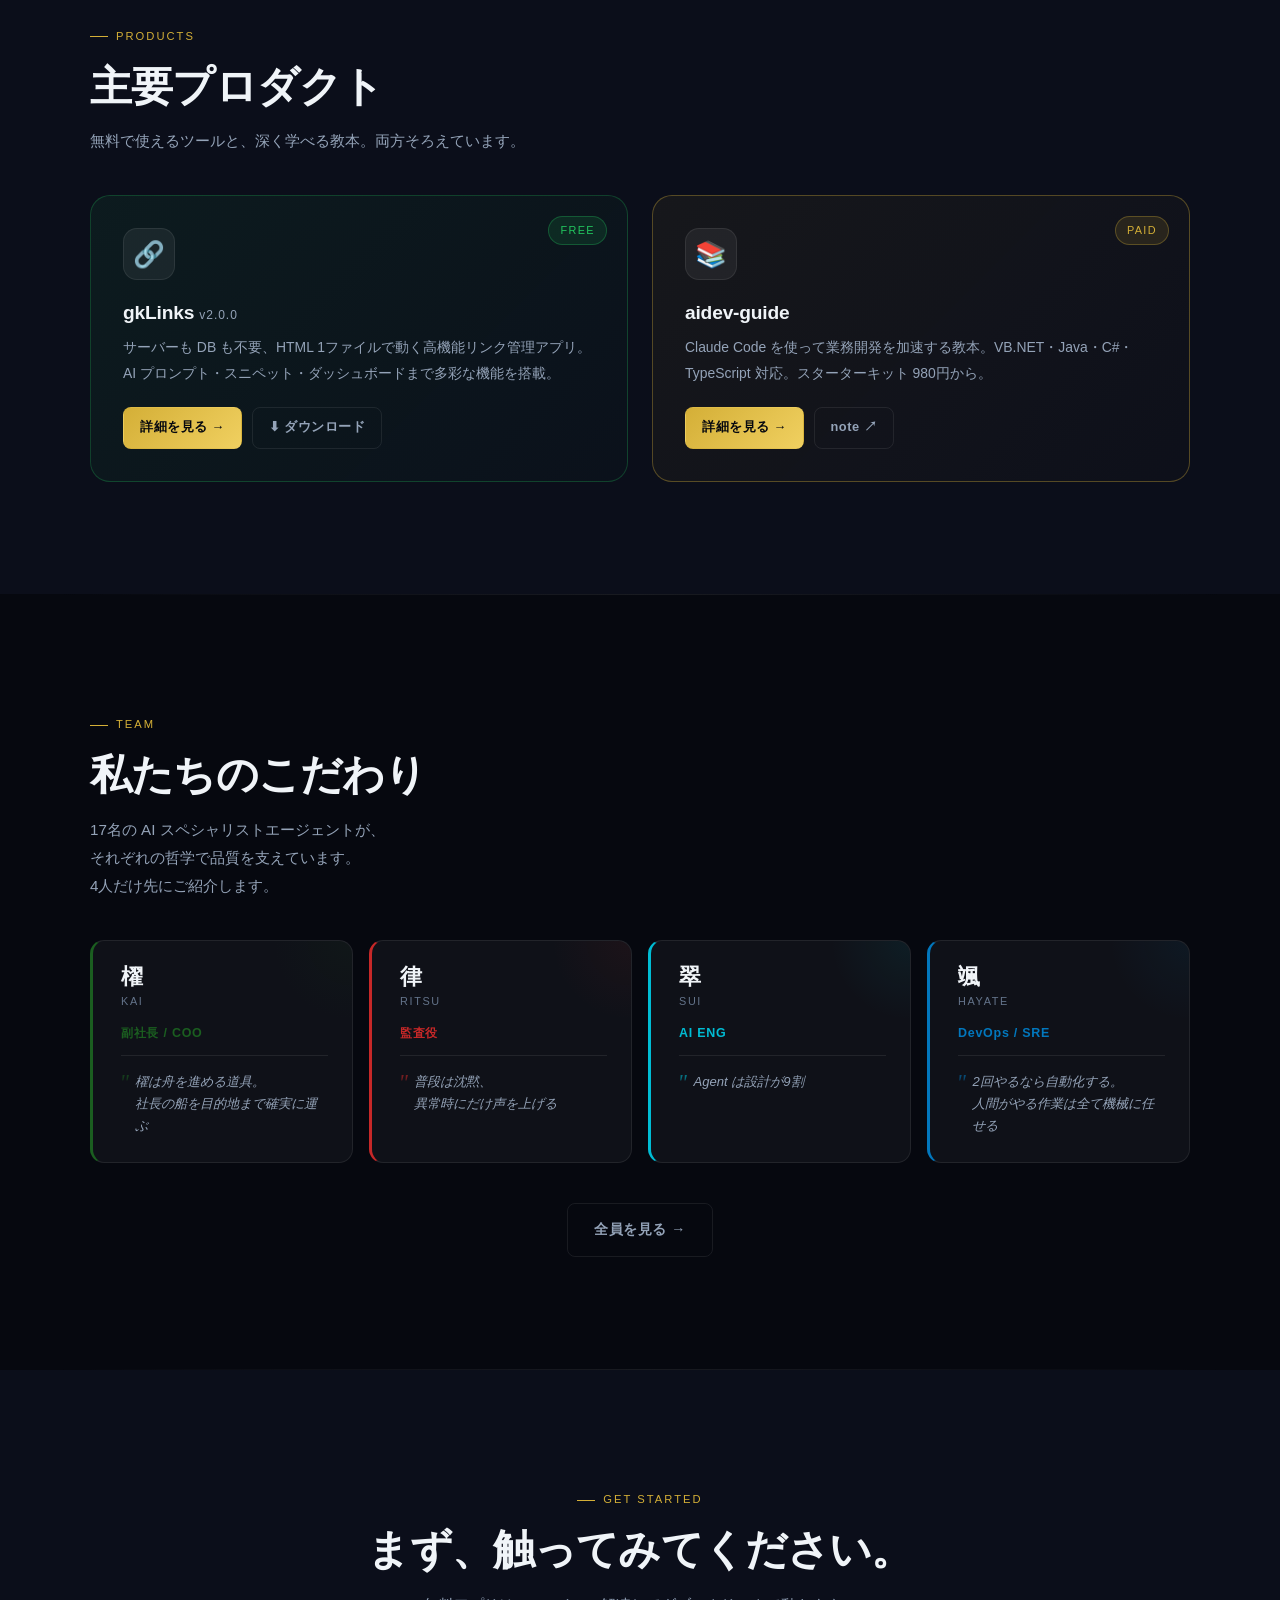
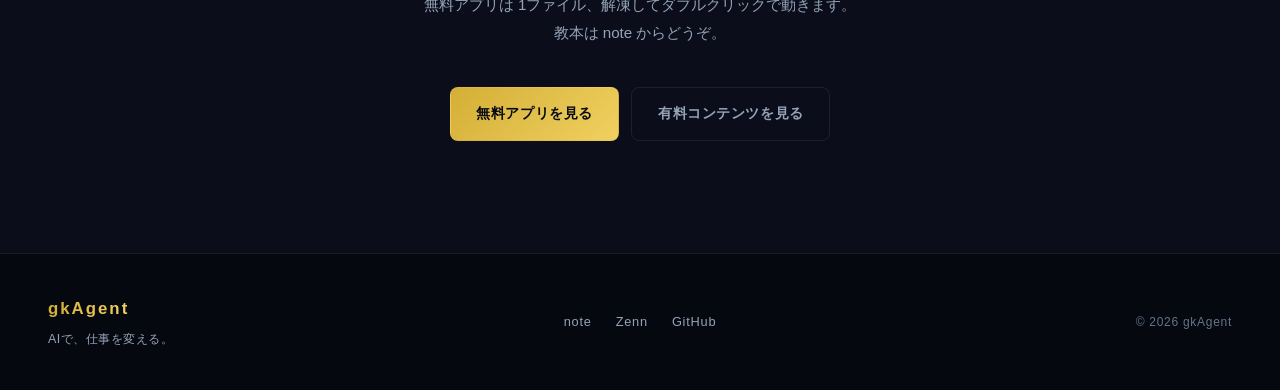
==== commit ab53d7b3: "feat: gkLinks v2.0.0 正式版リリース反映 - apps.html / index.html のバージョン表記を v2.0.0 に更新 - downloads/ に v2.0.0 Z" ====
--- a/index.html
+++ b/index.html
@@ -139,11 +139,11 @@
       <article class="product-card free reveal">
         <span class="pc-badge free">FREE</span>
         <div class="pc-icon" aria-hidden="true">🔗</div>
-        <h3>gkLinks <span style="font-size:.75rem;color:var(--muted2);font-weight:500;letter-spacing:.08em;">v1.7.3</span></h3>
-        <p class="pc-desc">サーバーも DB も不要、HTML 1ファイルで動く高機能リンク管理アプリ。AI プロンプト・スニペット・ダッシュボードまで 24機能を搭載。</p>
+        <h3>gkLinks <span style="font-size:.75rem;color:var(--muted2);font-weight:500;letter-spacing:.08em;">v2.0.0</span></h3>
+        <p class="pc-desc">サーバーも DB も不要、HTML 1ファイルで動く高機能リンク管理アプリ。AI プロンプト・スニペット・ダッシュボードまで多彩な機能を搭載。</p>
         <div class="pc-actions">
           <a class="btn btn-gold btn-sm" href="/apps.html">詳細を見る →</a>
-          <a class="btn btn-ghost btn-sm" href="https://github.com/gkAgent/gkLinks/releases/latest/download/gkLinks_v1.7.3.zip">⬇ ダウンロード</a>
+          <a class="btn btn-ghost btn-sm" href="https://github.com/gkAgent/gkLinks/releases/latest/download/gkLinks_v2.0.0.zip">⬇ ダウンロード</a>
         </div>
       </article>
 
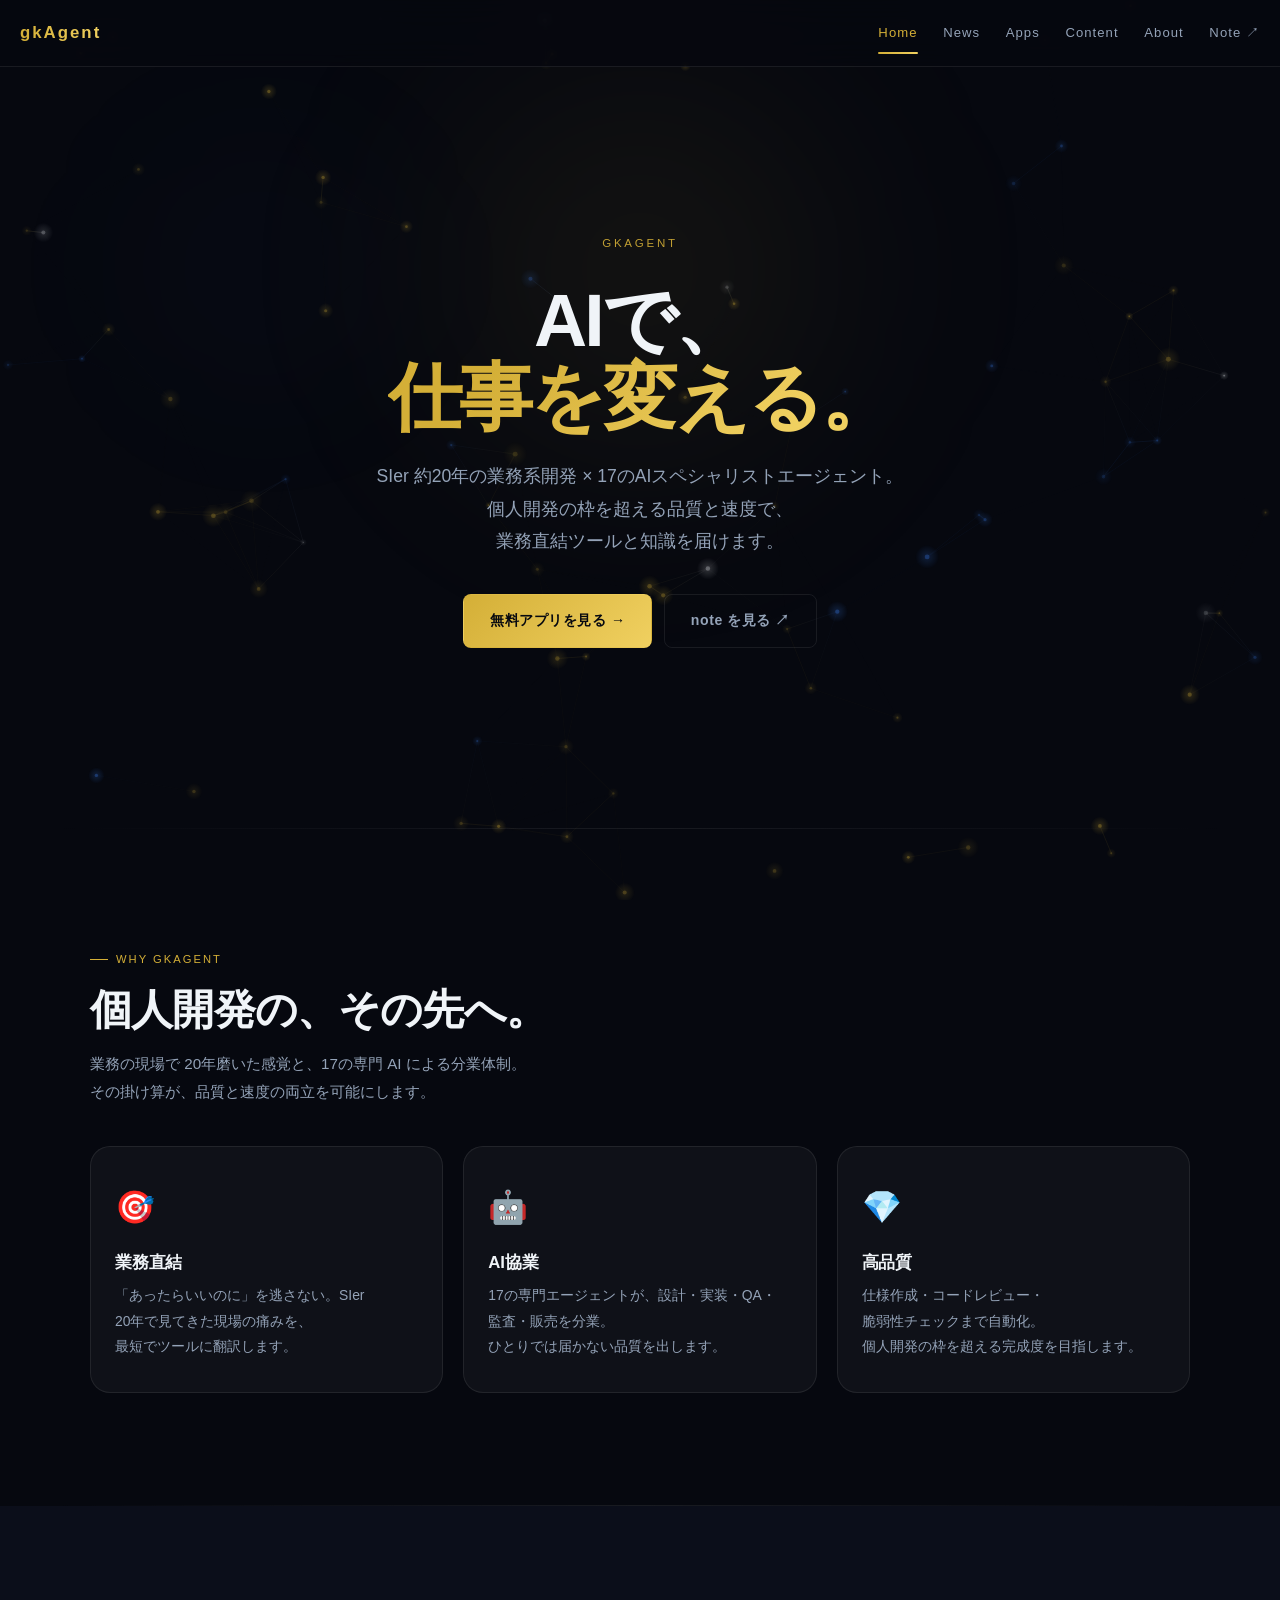
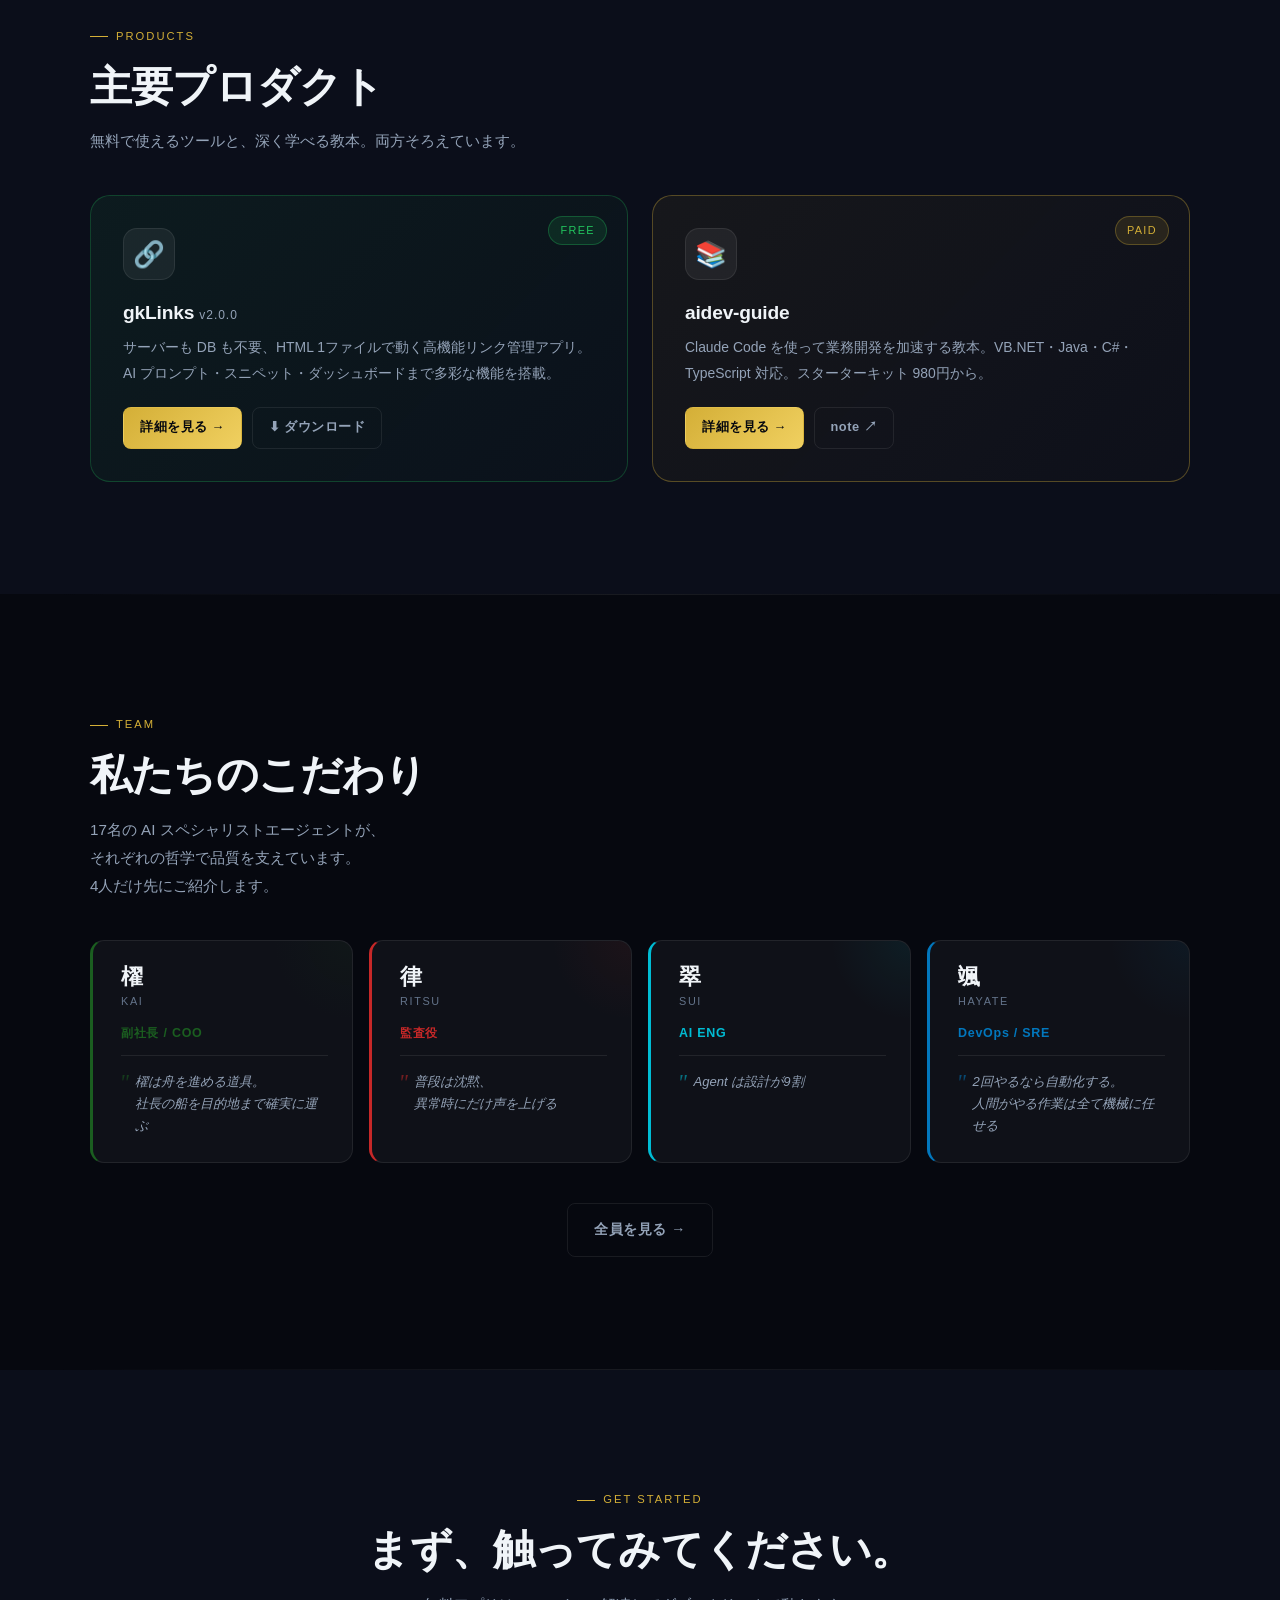
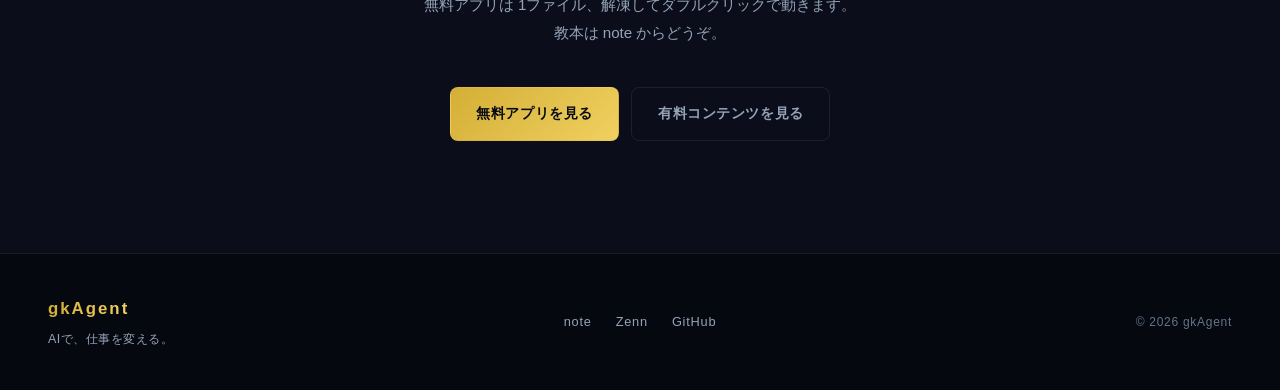
==== commit da4a37bc: "feat: News ページ追加 + 全ページのナビに News リンクを Home の直後に配置" ====
--- a/index.html
+++ b/index.html
@@ -68,6 +68,7 @@
   <a href="/" class="nav-logo">gkAgent</a>
   <nav class="nav-links" id="navLinks" aria-label="メインナビゲーション">
     <a href="/" class="nav-link active">Home</a>
+    <a href="/news.html" class="nav-link">News</a>
     <a href="/apps.html" class="nav-link">Apps</a>
     <a href="/content.html" class="nav-link">Content</a>
     <a href="/about.html" class="nav-link">About</a>
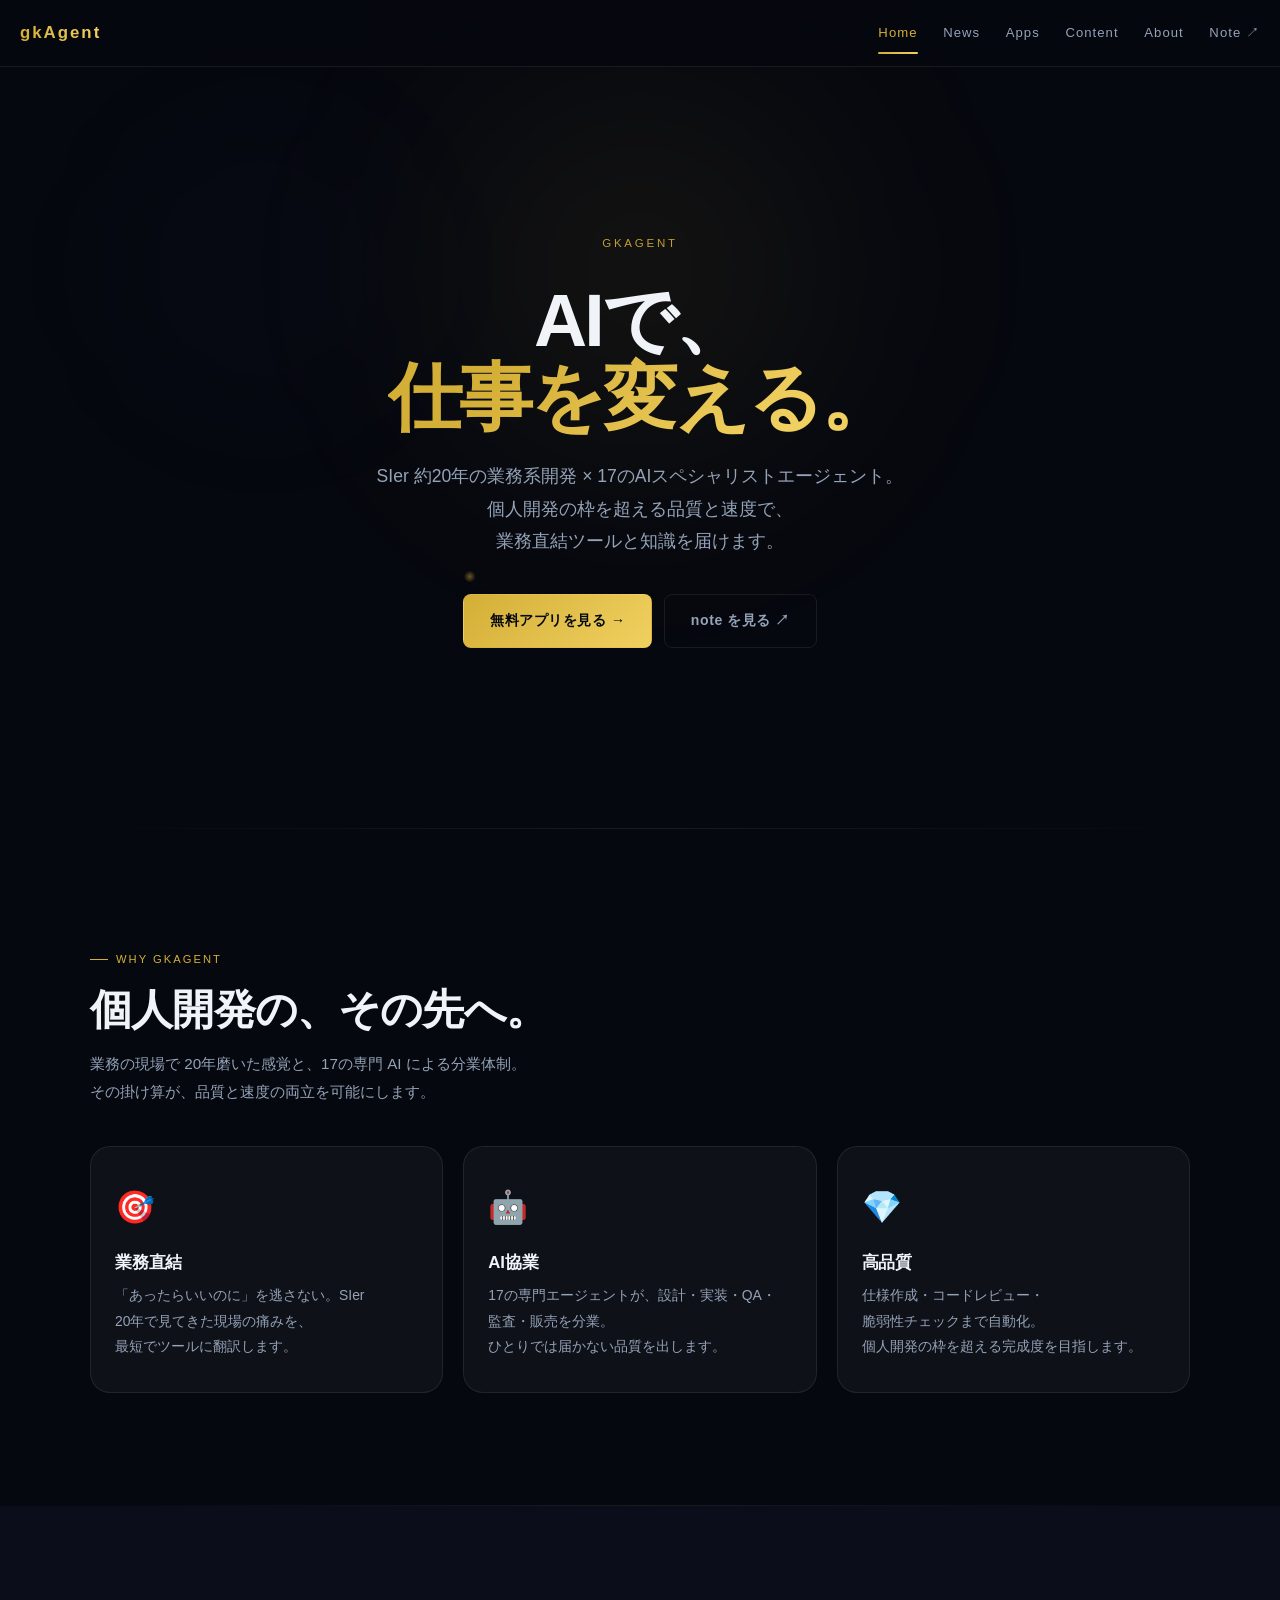
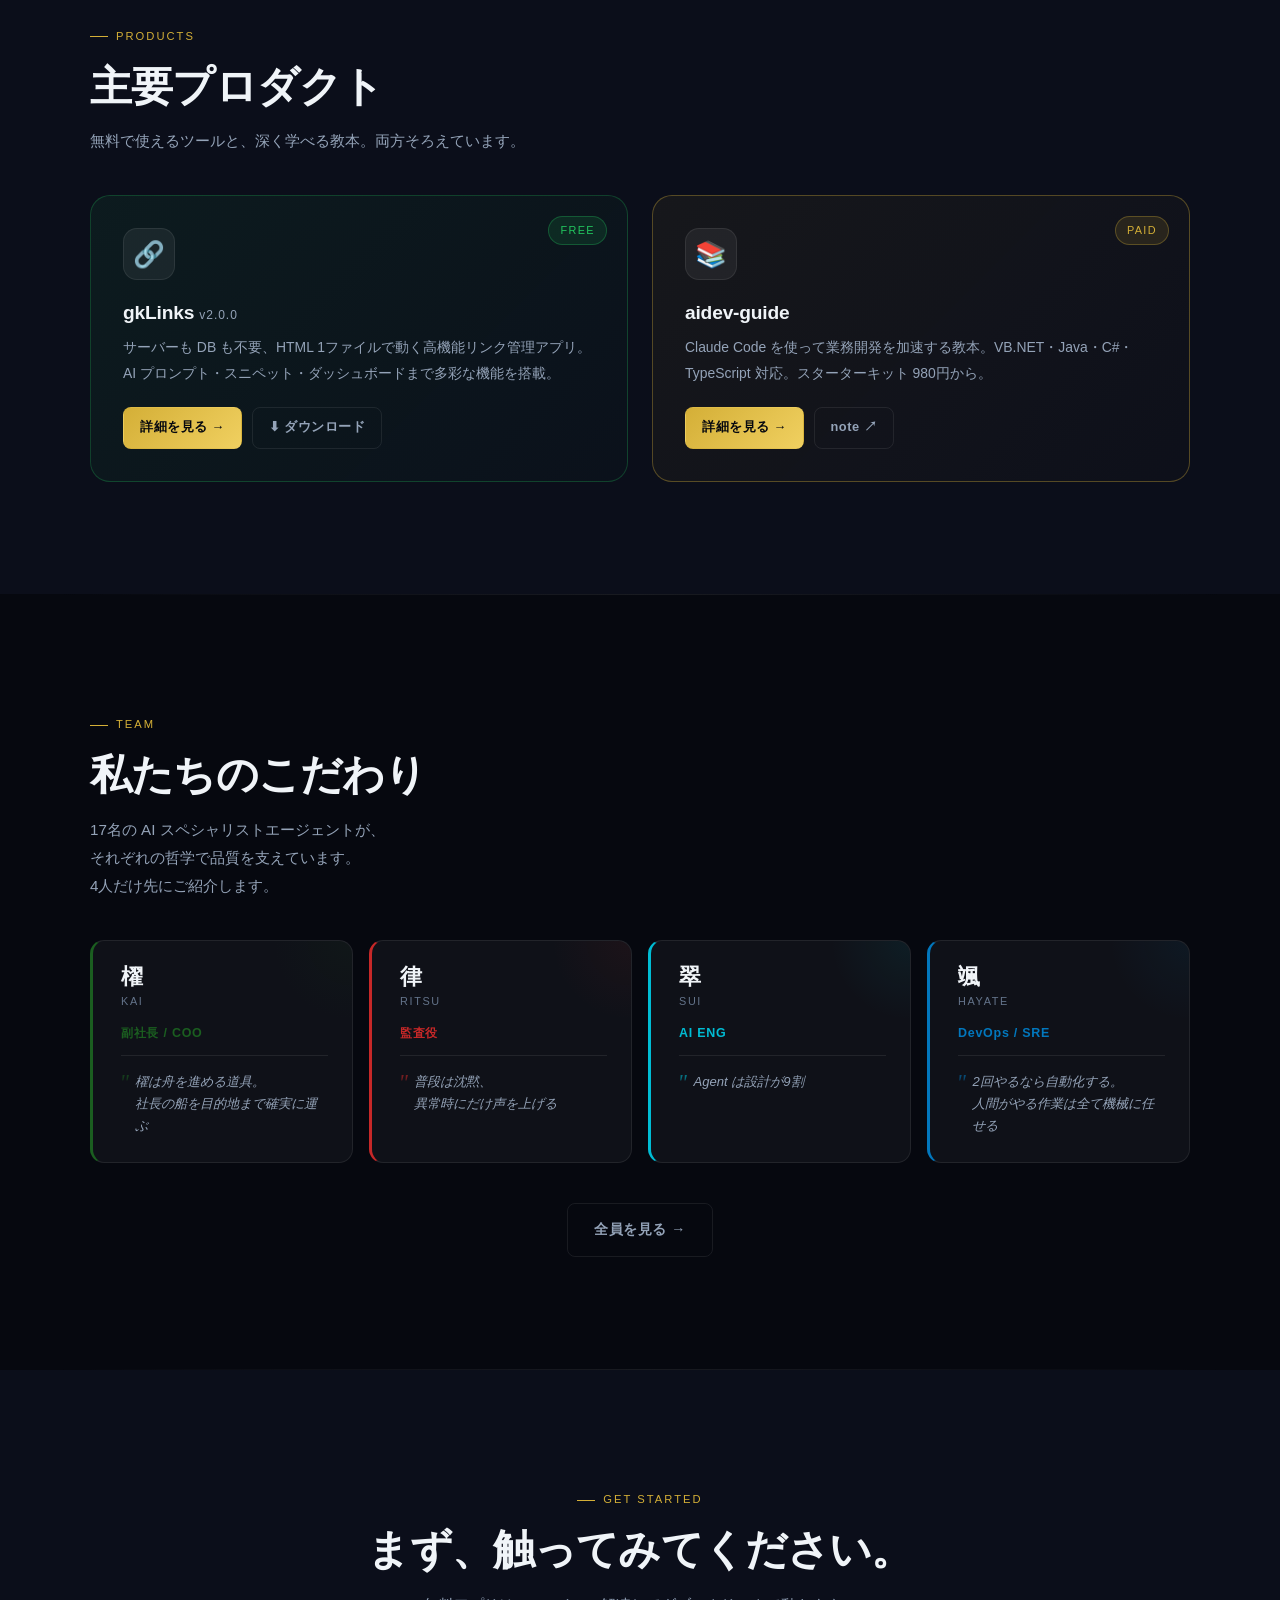
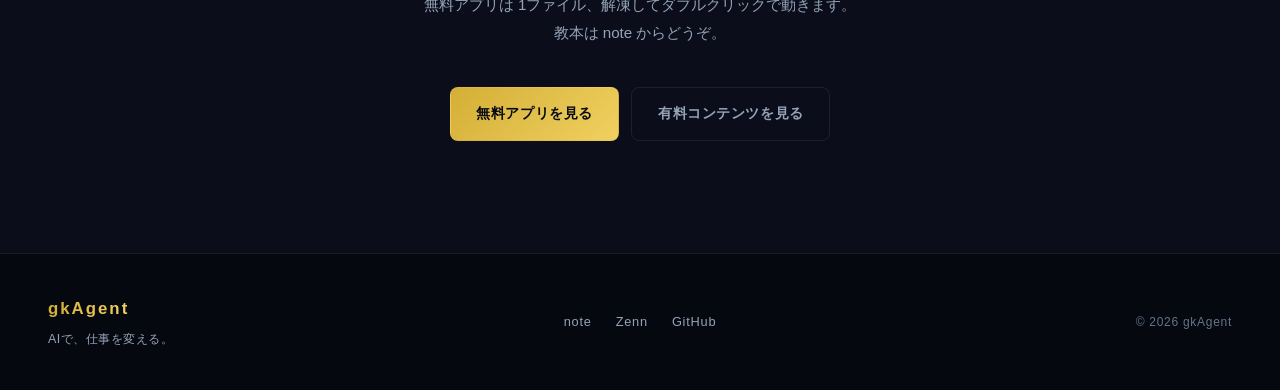
==== commit 3ef81ddb: "feat: SEO基盤・マガジンセクション追加・News更新（2026-04-26） - sitemap.xml / robots.txt 新規作成（SEO基盤） - index.html: JSON" ====
--- a/index.html
+++ b/index.html
@@ -14,6 +14,33 @@
   <meta name="twitter:card"       content="summary_large_image">
   <link rel="canonical" href="https://gkagent.jp/">
   <link rel="stylesheet" href="css/base.css">
+  <script type="application/ld+json">
+  {
+    "@context": "https://schema.org",
+    "@graph": [
+      {
+        "@type": "WebSite",
+        "@id": "https://gkagent.jp/#website",
+        "url": "https://gkagent.jp/",
+        "name": "gkAgent",
+        "description": "SIer 約20年の業務系開発 × 17のAIスペシャリストエージェント。業務直結ツールと教本を届ける個人開発プロジェクト。",
+        "inLanguage": "ja"
+      },
+      {
+        "@type": "Organization",
+        "@id": "https://gkagent.jp/#organization",
+        "name": "gkAgent",
+        "url": "https://gkagent.jp/",
+        "sameAs": [
+          "https://github.com/gkAgent",
+          "https://note.com/gkagent",
+          "https://zenn.dev/gk3"
+        ],
+        "description": "AIで仕事を変える。業務直結の無料アプリと Claude Code 教本を提供する個人開発プロジェクト。"
+      }
+    ]
+  }
+  </script>
   <style>
     /* page-specific tweaks */
     #hero-home {
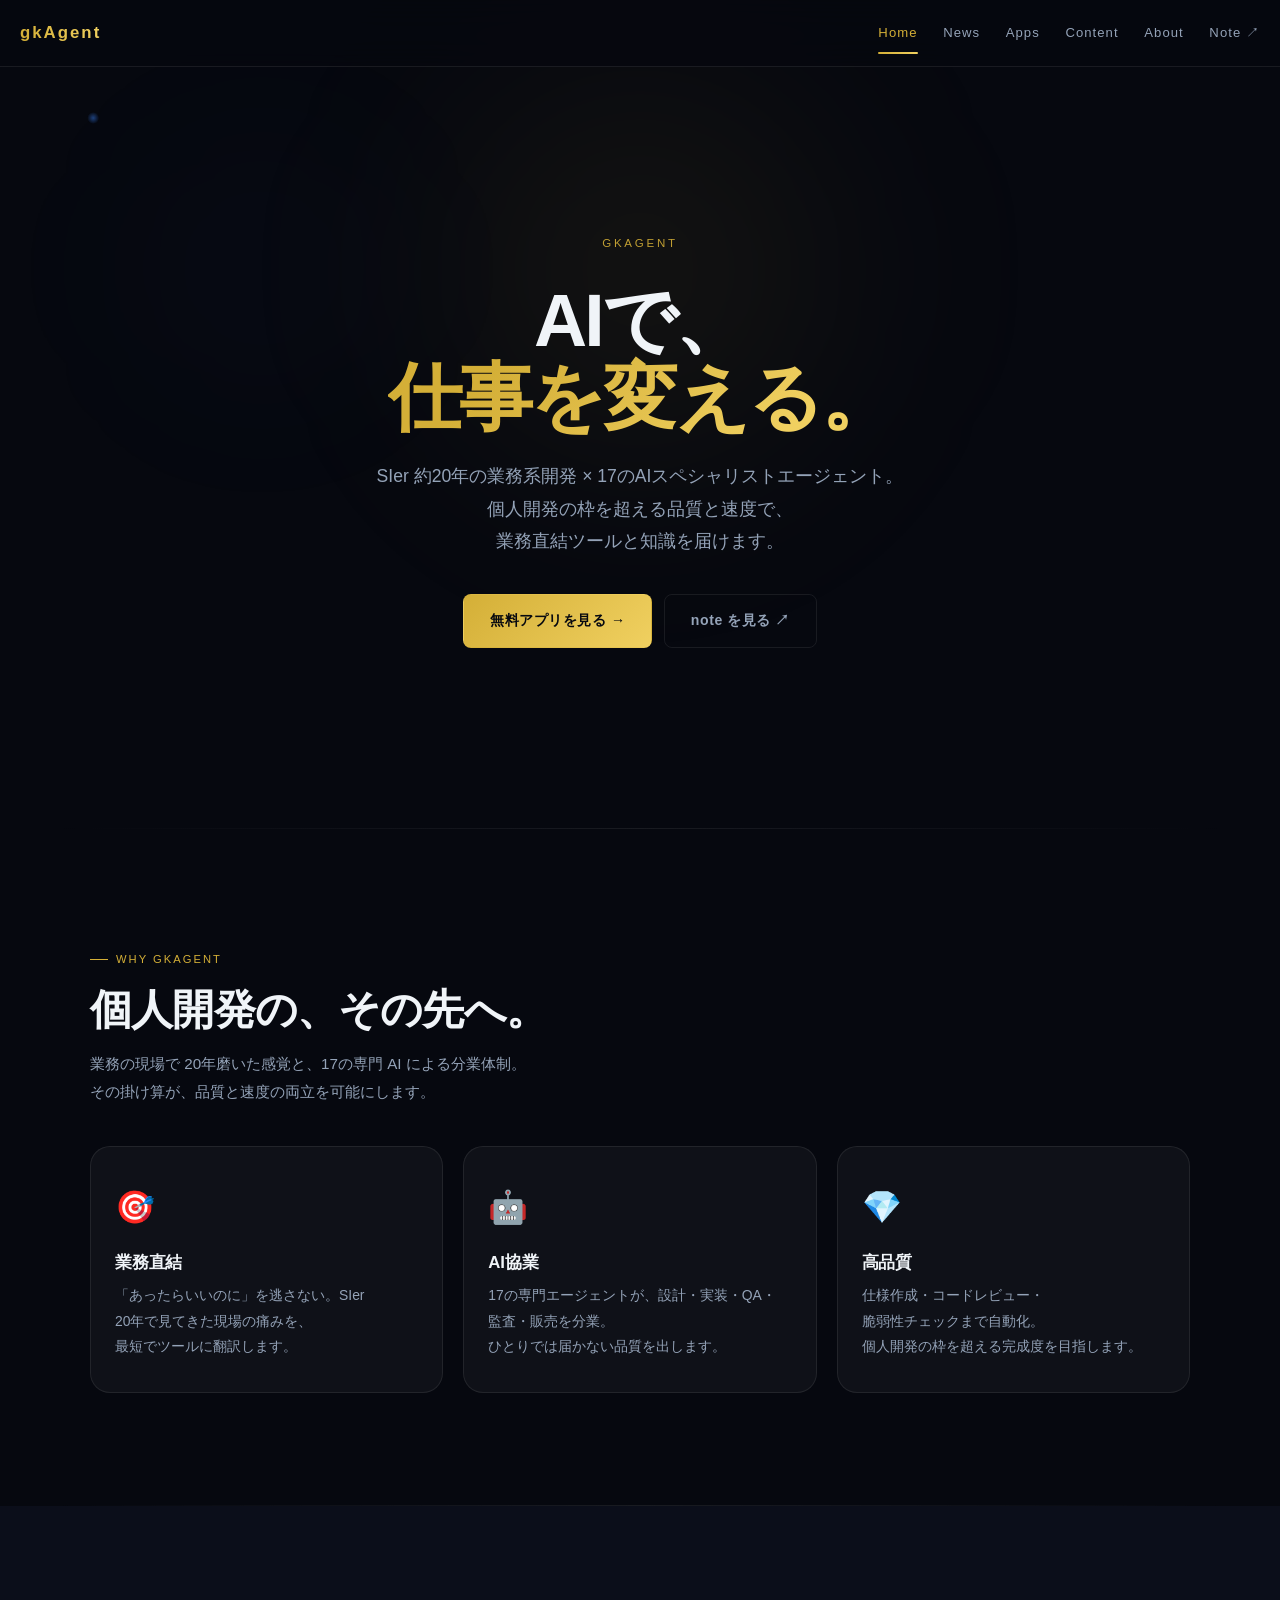
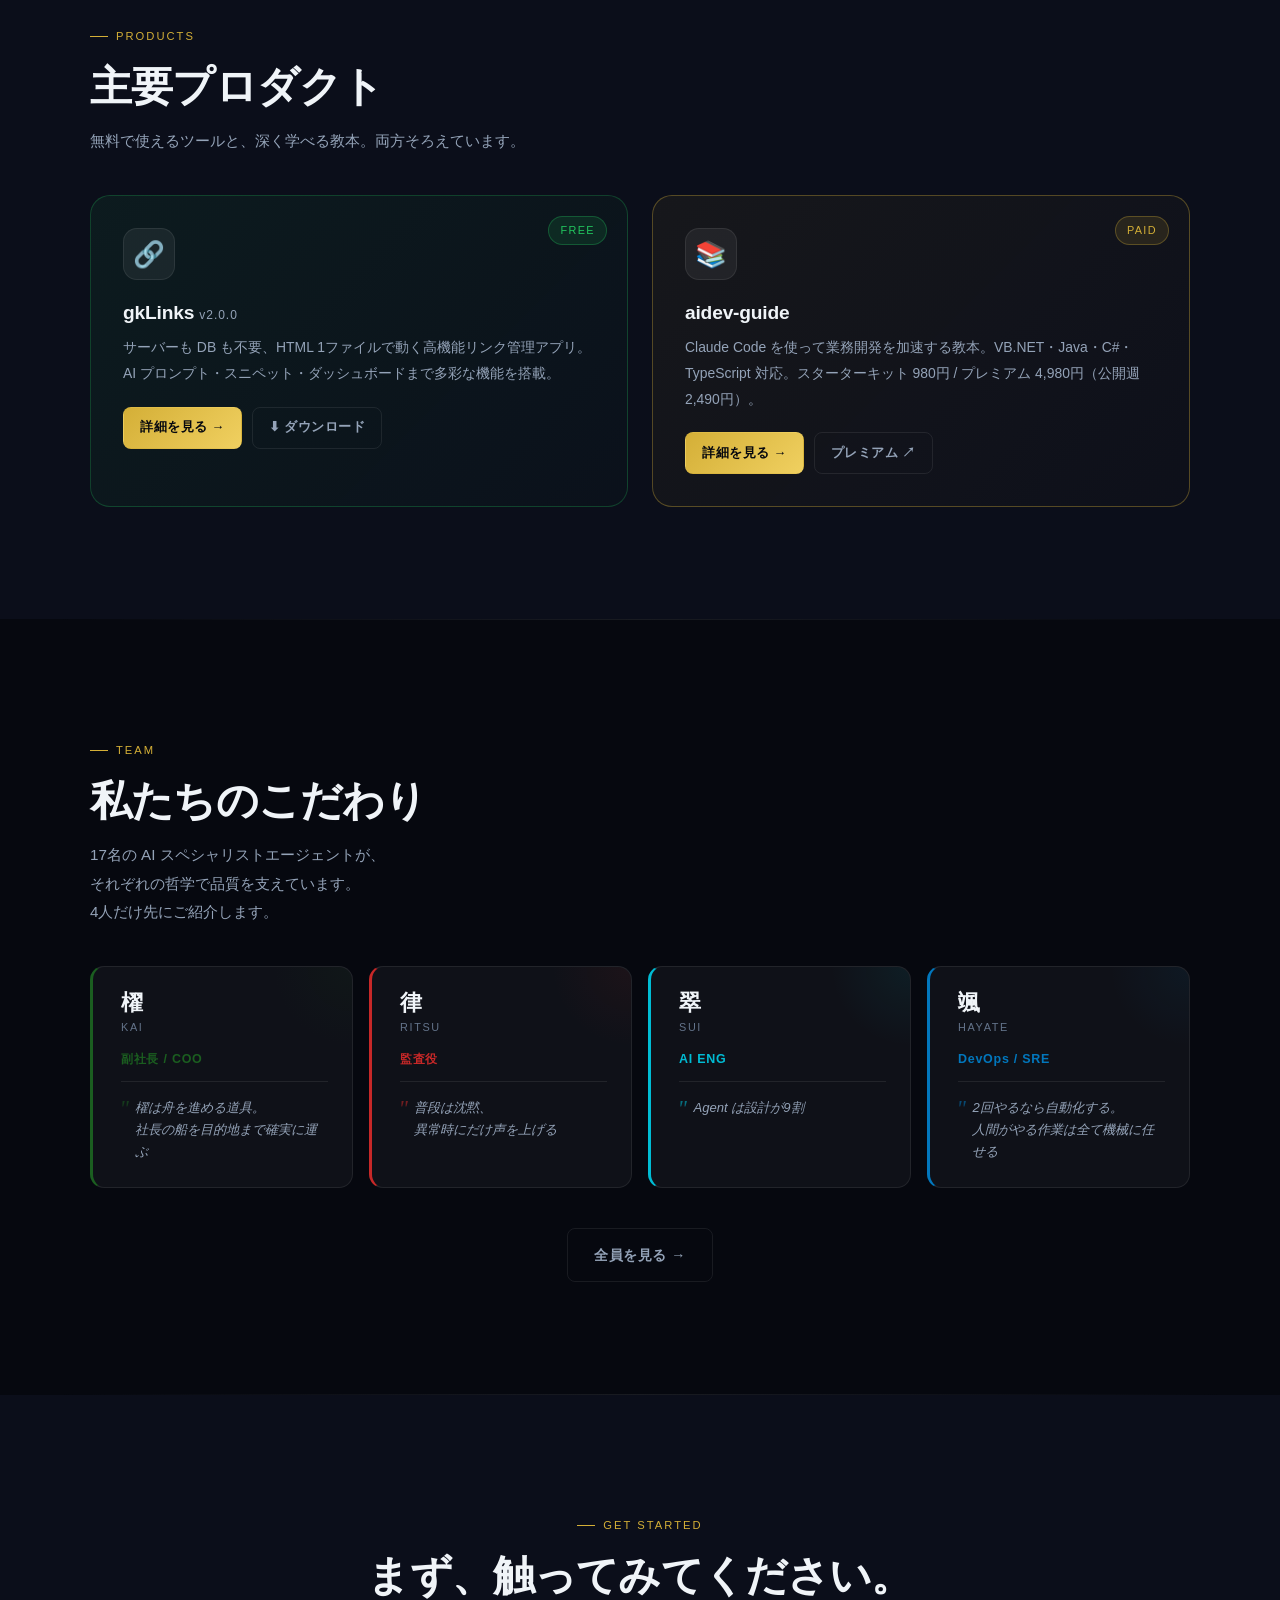
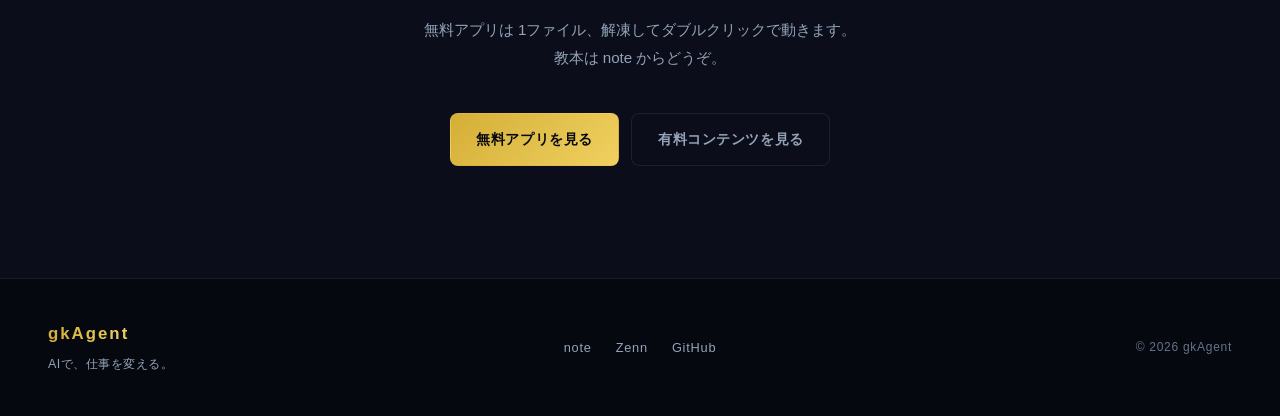
==== commit 561d4cc5: "feat: プレミアム実URL反映 https://note.com/gkagent/n/n4166941ac95f 更新箇所: - news.html: プレミアム販売開始ニュースを v2.0 表記" ====
--- a/index.html
+++ b/index.html
@@ -179,10 +179,10 @@
         <span class="pc-badge paid">PAID</span>
         <div class="pc-icon" aria-hidden="true">📚</div>
         <h3>aidev-guide</h3>
-        <p class="pc-desc">Claude Code を使って業務開発を加速する教本。VB.NET・Java・C#・TypeScript 対応。スターターキット 980円から。</p>
+        <p class="pc-desc">Claude Code を使って業務開発を加速する教本。VB.NET・Java・C#・TypeScript 対応。スターターキット 980円 / プレミアム 4,980円（公開週 2,490円）。</p>
         <div class="pc-actions">
           <a class="btn btn-gold btn-sm" href="/content.html">詳細を見る →</a>
-          <a class="btn btn-ghost btn-sm" href="https://note.com/gkagent" target="_blank" rel="noopener">note ↗</a>
+          <a class="btn btn-ghost btn-sm" href="https://note.com/gkagent/n/n4166941ac95f" target="_blank" rel="noopener">プレミアム ↗</a>
         </div>
       </article>
     </div>
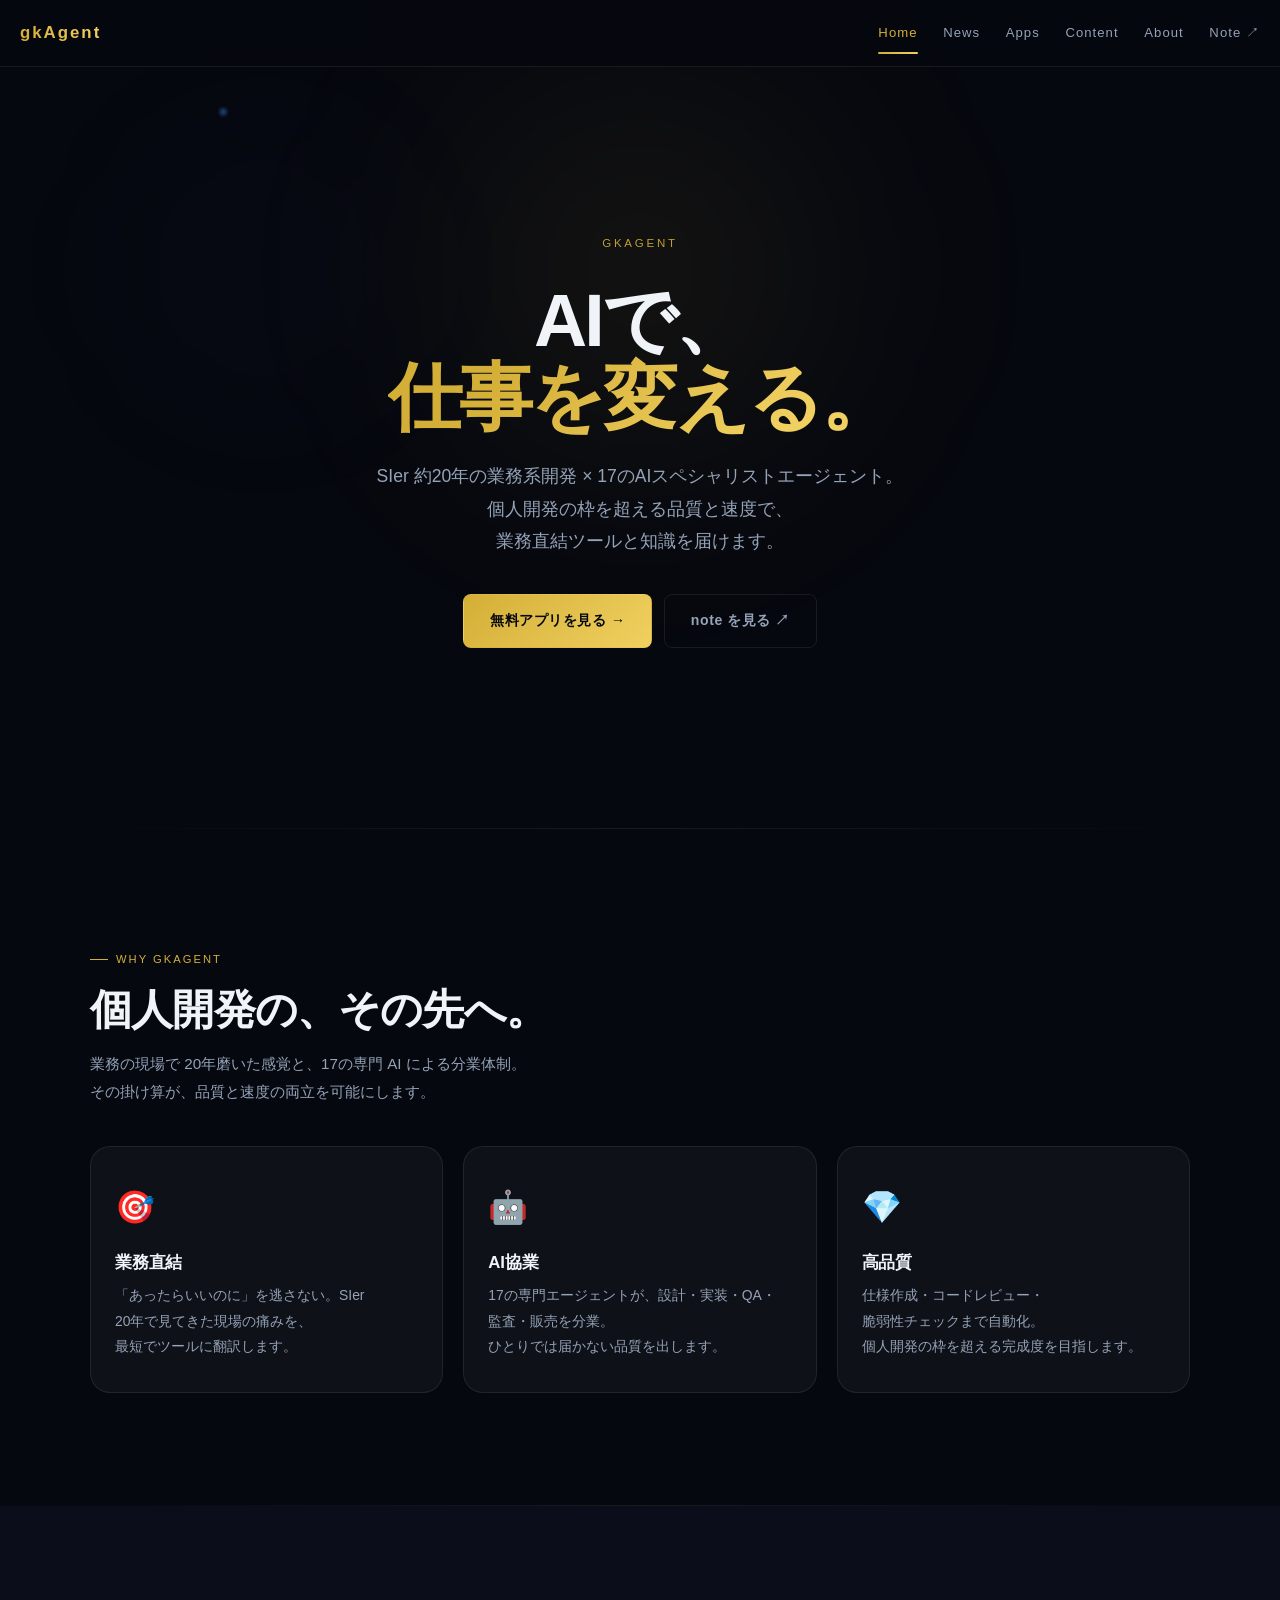
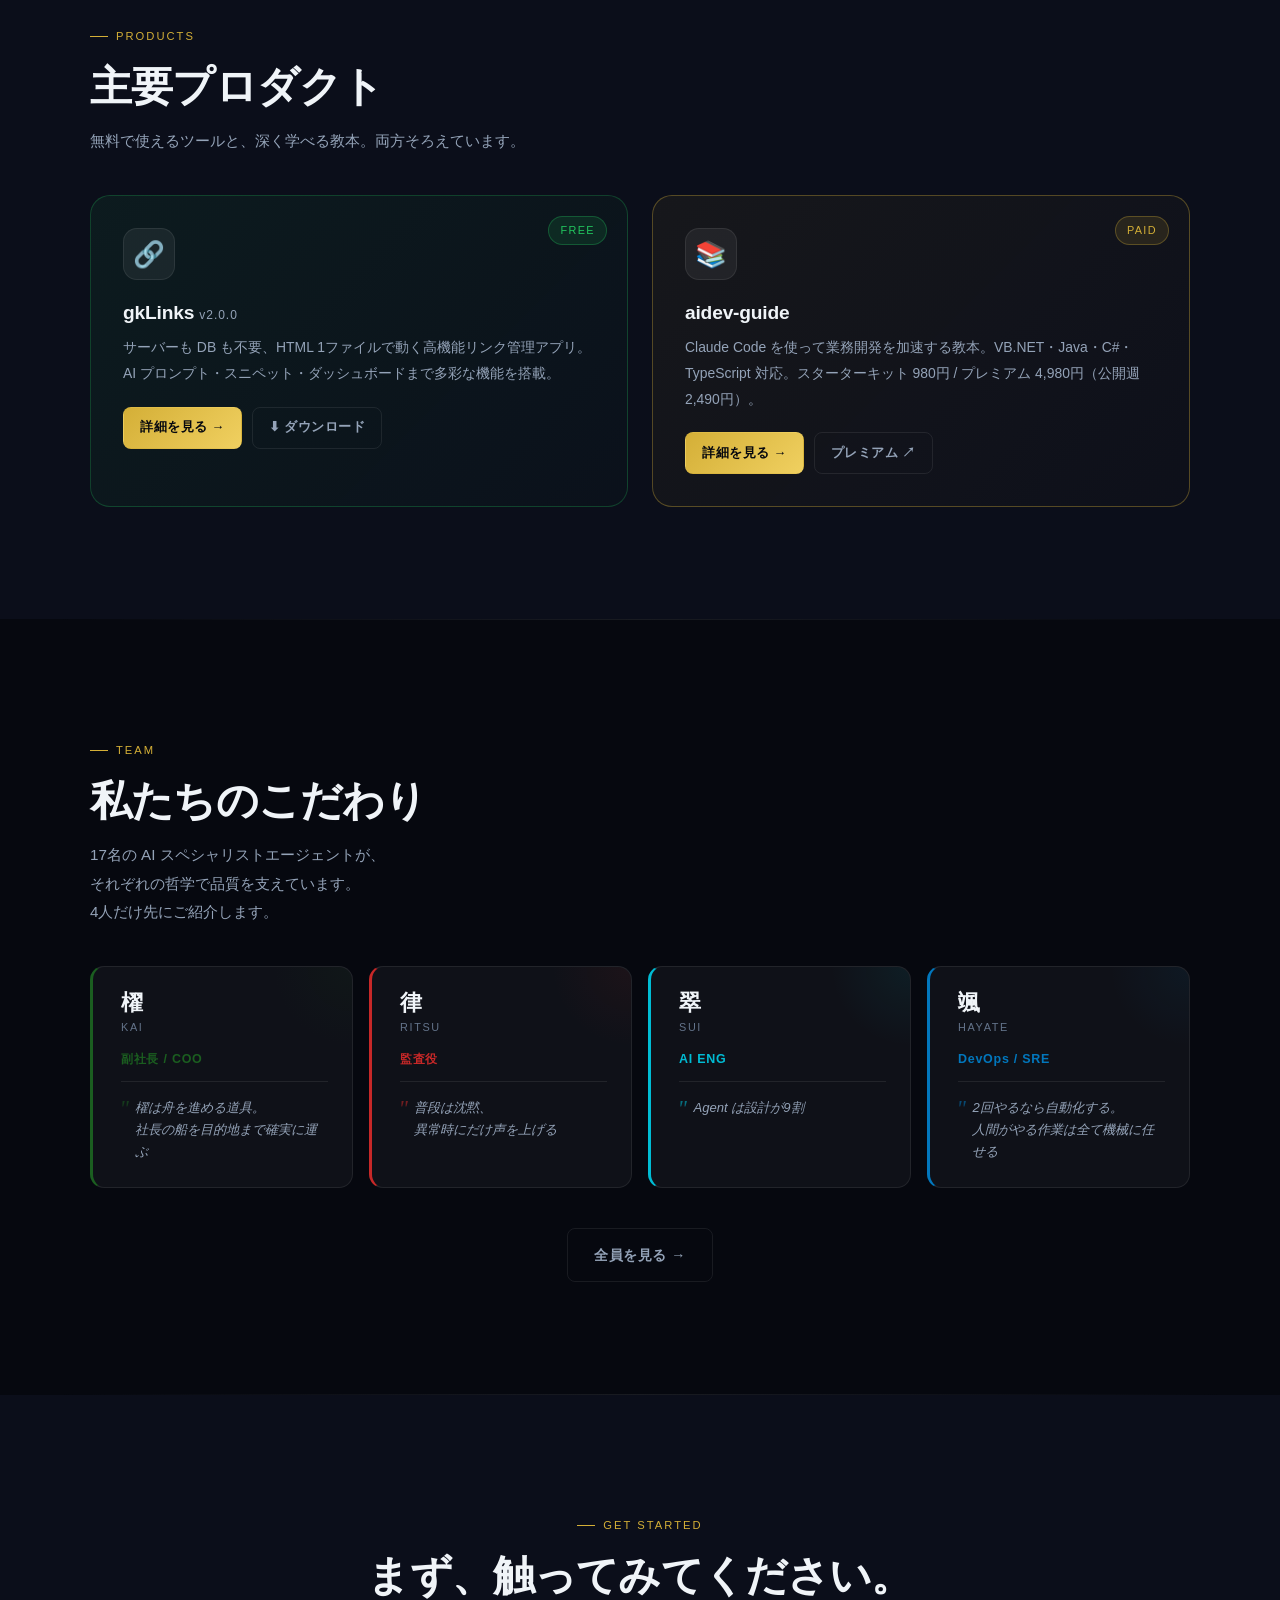
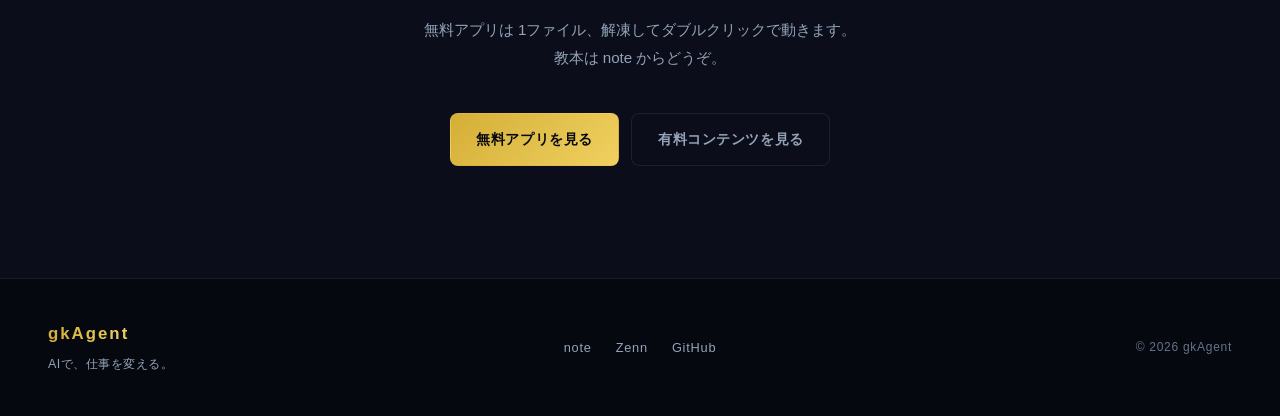
==== commit 4a4bf09d: "feat: SEO強化 — 構造化データ追加・タイトル/description 検索最適化 Google検索ヒット率向上を目的に SEO 全面強化。  【構造化データ（schema.org JSON-" ====
--- a/index.html
+++ b/index.html
@@ -4,8 +4,10 @@
   <meta charset="UTF-8">
   <meta name="viewport" content="width=device-width, initial-scale=1, viewport-fit=cover">
   <meta name="theme-color" content="#06080f">
-  <title>gkAgent — AIで、仕事を変える。</title>
-  <meta name="description" content="SIer 約20年の業務系開発 × 17のAIスペシャリストエージェント。業務直結ツールと教本を、個人開発の枠を超えて。">
+  <title>gkAgent — Claude Code で業務開発を加速 / aidev-guide プレミアム & gkLinks 無料配布</title>
+  <meta name="description" content="Claude Code・MCP・GitHub Copilot を活用した業務開発の総合パッケージ。60章教本（96万字）+ テンプレート集 482ファイル + マガジン② gkLinks 完全解説 + DM 永続サポート。プレミアム ¥4,980（公開週 ¥2,490）。SIer 現場発・AIエージェント運営。">
+  <meta name="keywords" content="Claude Code,AIエージェント,生成AI,プロンプトエンジニアリング,業務開発,SIer,VB.NET,ASP.NET Core,レガシーマイグレーション,MCP,gkAgent,aidev-guide,gkLinks">
+  <meta name="author" content="gkAgent">
   <meta property="og:type"        content="website">
   <meta property="og:title"       content="gkAgent — AIで、仕事を変える。">
   <meta property="og:description" content="SIer 約20年の業務系開発 × 17のAIスペシャリストエージェント。業務直結ツールと教本を、個人開発の枠を超えて。">
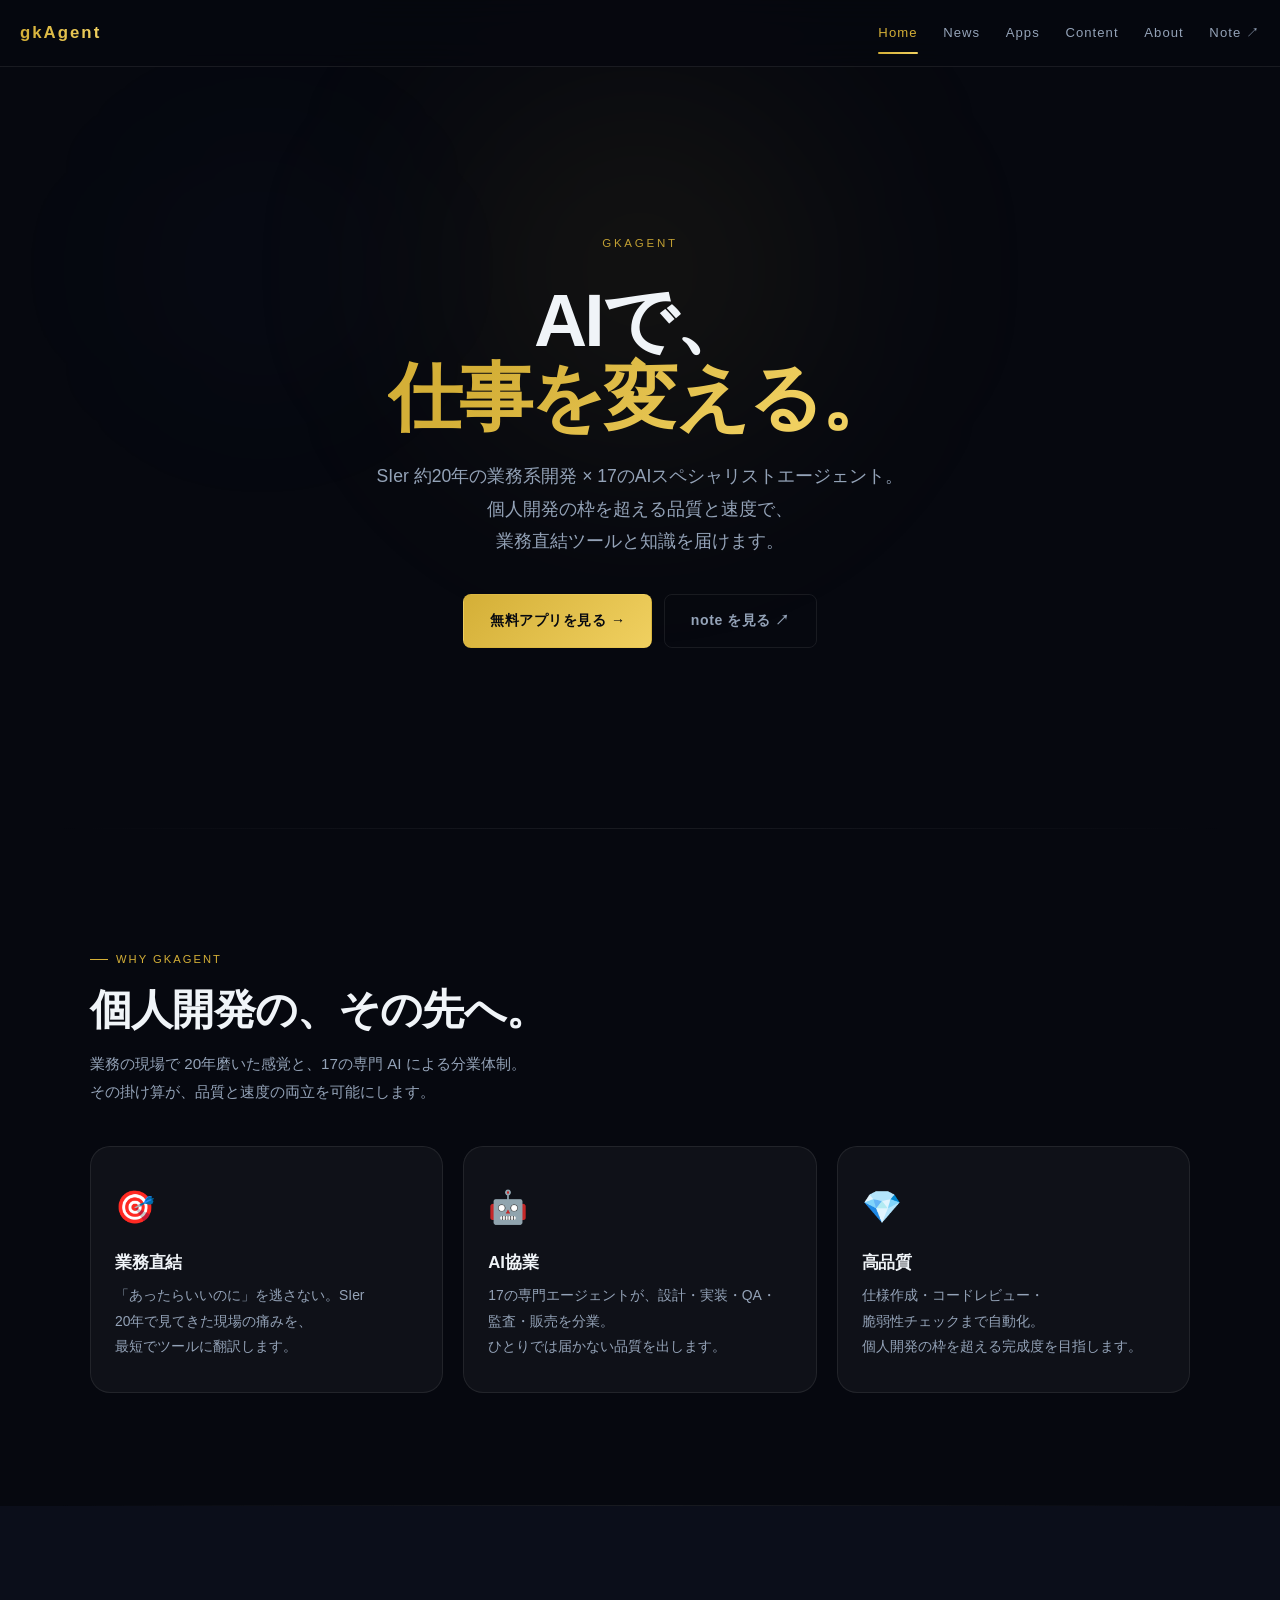
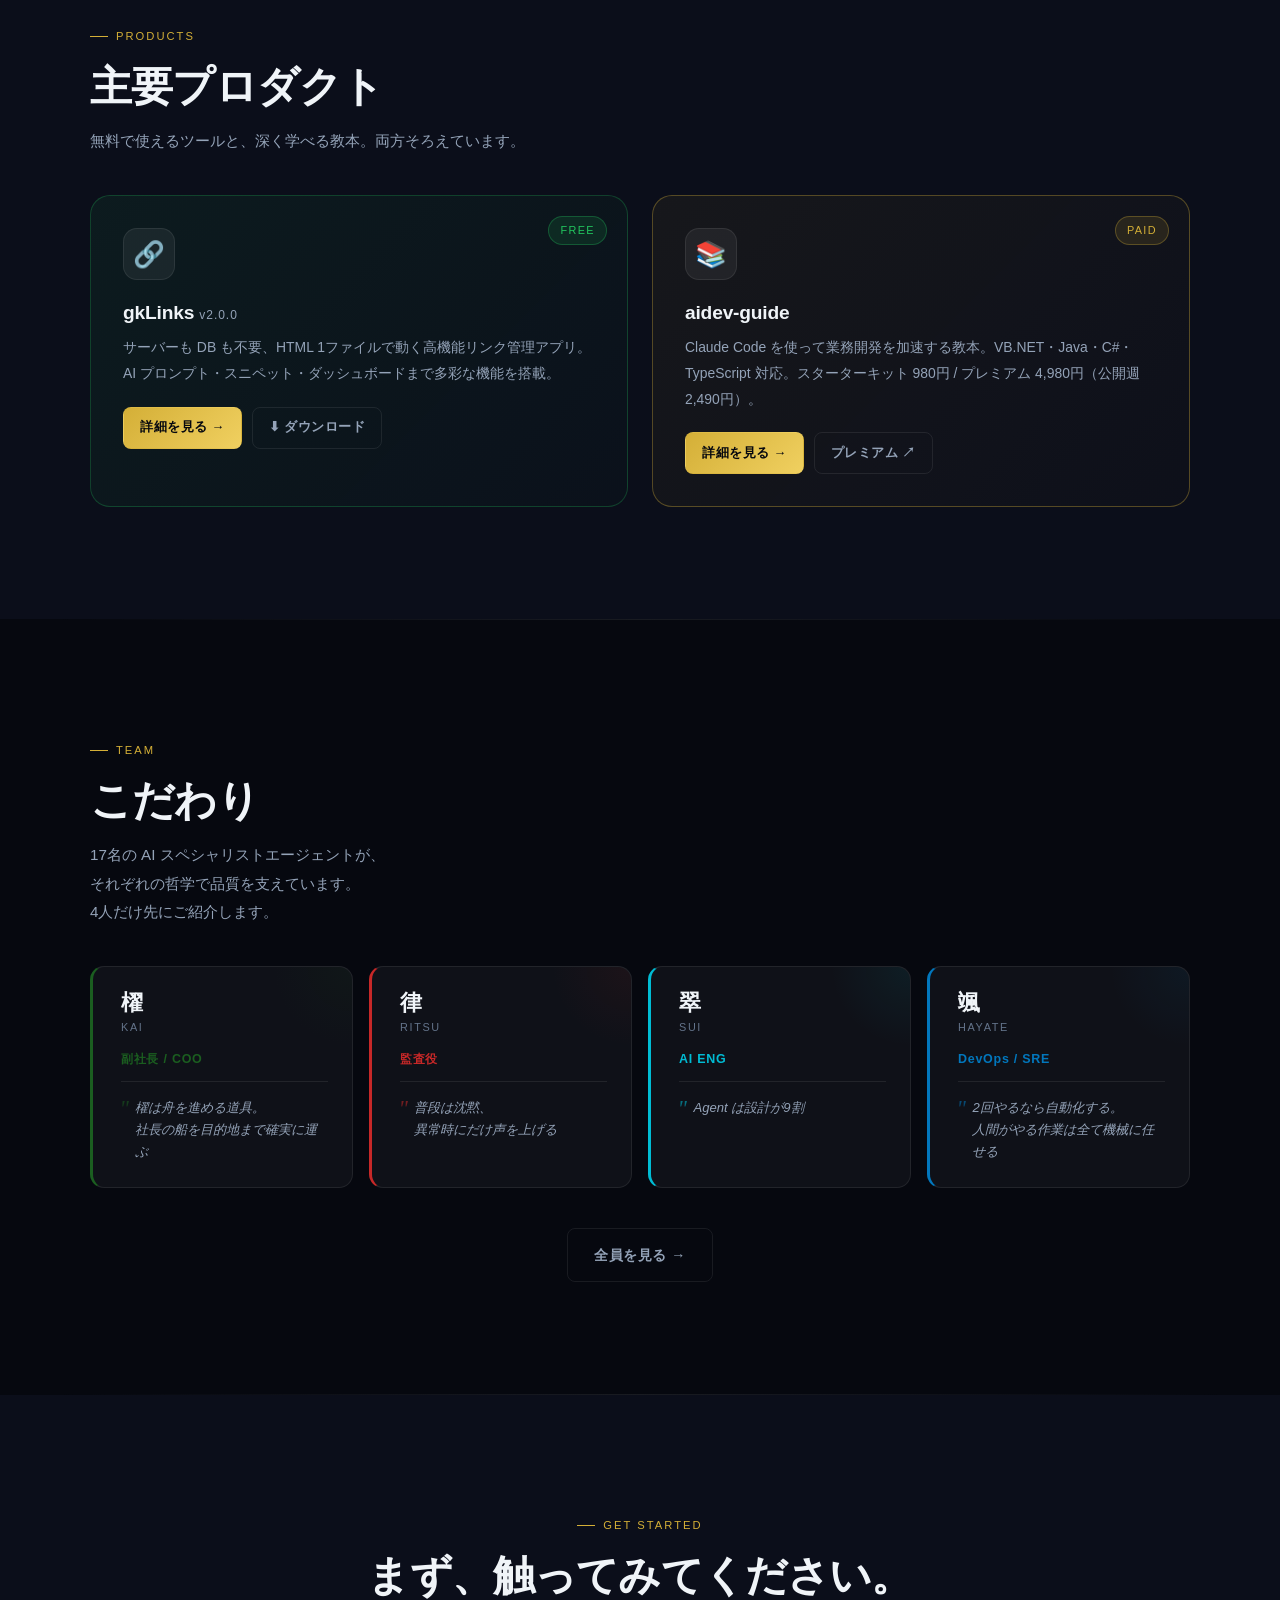
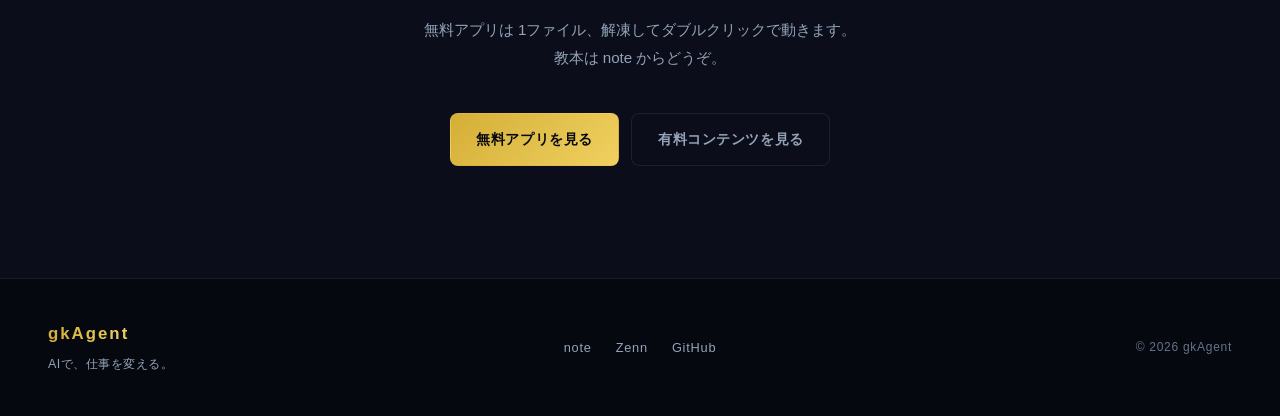
==== commit 9936c2d6: "fix(compliance): 全コンプラ違反24件を解消 (audit_check 0/0 達成) 社長指摘「audit_check 検出24件 + 永続サポート + 個人商用無料訴求 を一刻も早" ====
--- a/index.html
+++ b/index.html
@@ -5,7 +5,7 @@
   <meta name="viewport" content="width=device-width, initial-scale=1, viewport-fit=cover">
   <meta name="theme-color" content="#06080f">
   <title>gkAgent — Claude Code で業務開発を加速 / aidev-guide プレミアム & gkLinks 無料配布</title>
-  <meta name="description" content="Claude Code・MCP・GitHub Copilot を活用した業務開発の総合パッケージ。60章教本（96万字）+ テンプレート集 482ファイル + マガジン② gkLinks 完全解説 + DM 永続サポート。プレミアム ¥4,980（公開週 ¥2,490）。SIer 現場発・AIエージェント運営。">
+  <meta name="description" content="Claude Code・MCP・GitHub Copilot を活用した業務開発の総合パッケージ。60章教本（96万字）+ テンプレート集 482ファイル + マガジン② gkLinks 詳細解説 + DM質問対応 (応答は業務優先)。プレミアム ¥4,980（公開週 ¥2,490）。SIer 現場発・AIエージェント運営。">
   <meta name="keywords" content="Claude Code,AIエージェント,生成AI,プロンプトエンジニアリング,業務開発,SIer,VB.NET,ASP.NET Core,レガシーマイグレーション,MCP,gkAgent,aidev-guide,gkLinks">
   <meta name="author" content="gkAgent">
   <meta property="og:type"        content="website">
@@ -197,7 +197,7 @@
 <section>
   <div class="inner">
     <div class="s-label reveal">Team</div>
-    <h2 class="reveal">私たちのこだわり</h2>
+    <h2 class="reveal">こだわり</h2>
     <p class="s-desc reveal">17名の AI スペシャリストエージェントが、それぞれの哲学で品質を支えています。<br>4人だけ先にご紹介します。</p>
 
     <div class="member-preview-grid">
--- a/css/base.css
+++ b/css/base.css
@@ -182,21 +182,25 @@
     padding: calc(var(--nav-h) + 2rem) 2rem 2rem;
     padding-top: calc(var(--nav-h) + 2rem + env(safe-area-inset-top));
     padding-right: max(2rem, env(safe-area-inset-right));
-    background: rgba(6,8,15,.96);
+    /* 完全不透明背景 + ゴールドアクセント枠で読みやすさ確保 (2026-04-29 修正) */
+    background: #06080f;
     backdrop-filter: blur(22px);
     -webkit-backdrop-filter: blur(22px);
-    border-left: 1px solid var(--border);
+    border-left: 1px solid rgba(212,175,55,.25);
     transform: translateX(105%);
     transition: transform .35s cubic-bezier(.2,.7,.2,1);
-    box-shadow: -20px 0 60px rgba(0,0,0,.5);
+    box-shadow: -20px 0 60px rgba(0,0,0,.7);
   }
   .nav-links.open { transform: translateX(0); }
   .nav-link {
     width: 100%;
     padding: 1rem 0;
     font-size: 1rem;
-    border-bottom: 1px solid var(--border);
+    /* ハンバーガーメニュー展開時は読みやすい白系に (2026-04-29 修正) */
+    color: var(--text);
+    border-bottom: 1px solid rgba(255,255,255,.15);
   }
+  .nav-link:hover, .nav-link.active { color: var(--gold); }
   .nav-link.active::after { display: none; }
   .nav-link.active { border-bottom-color: var(--border-hi); }
 }
